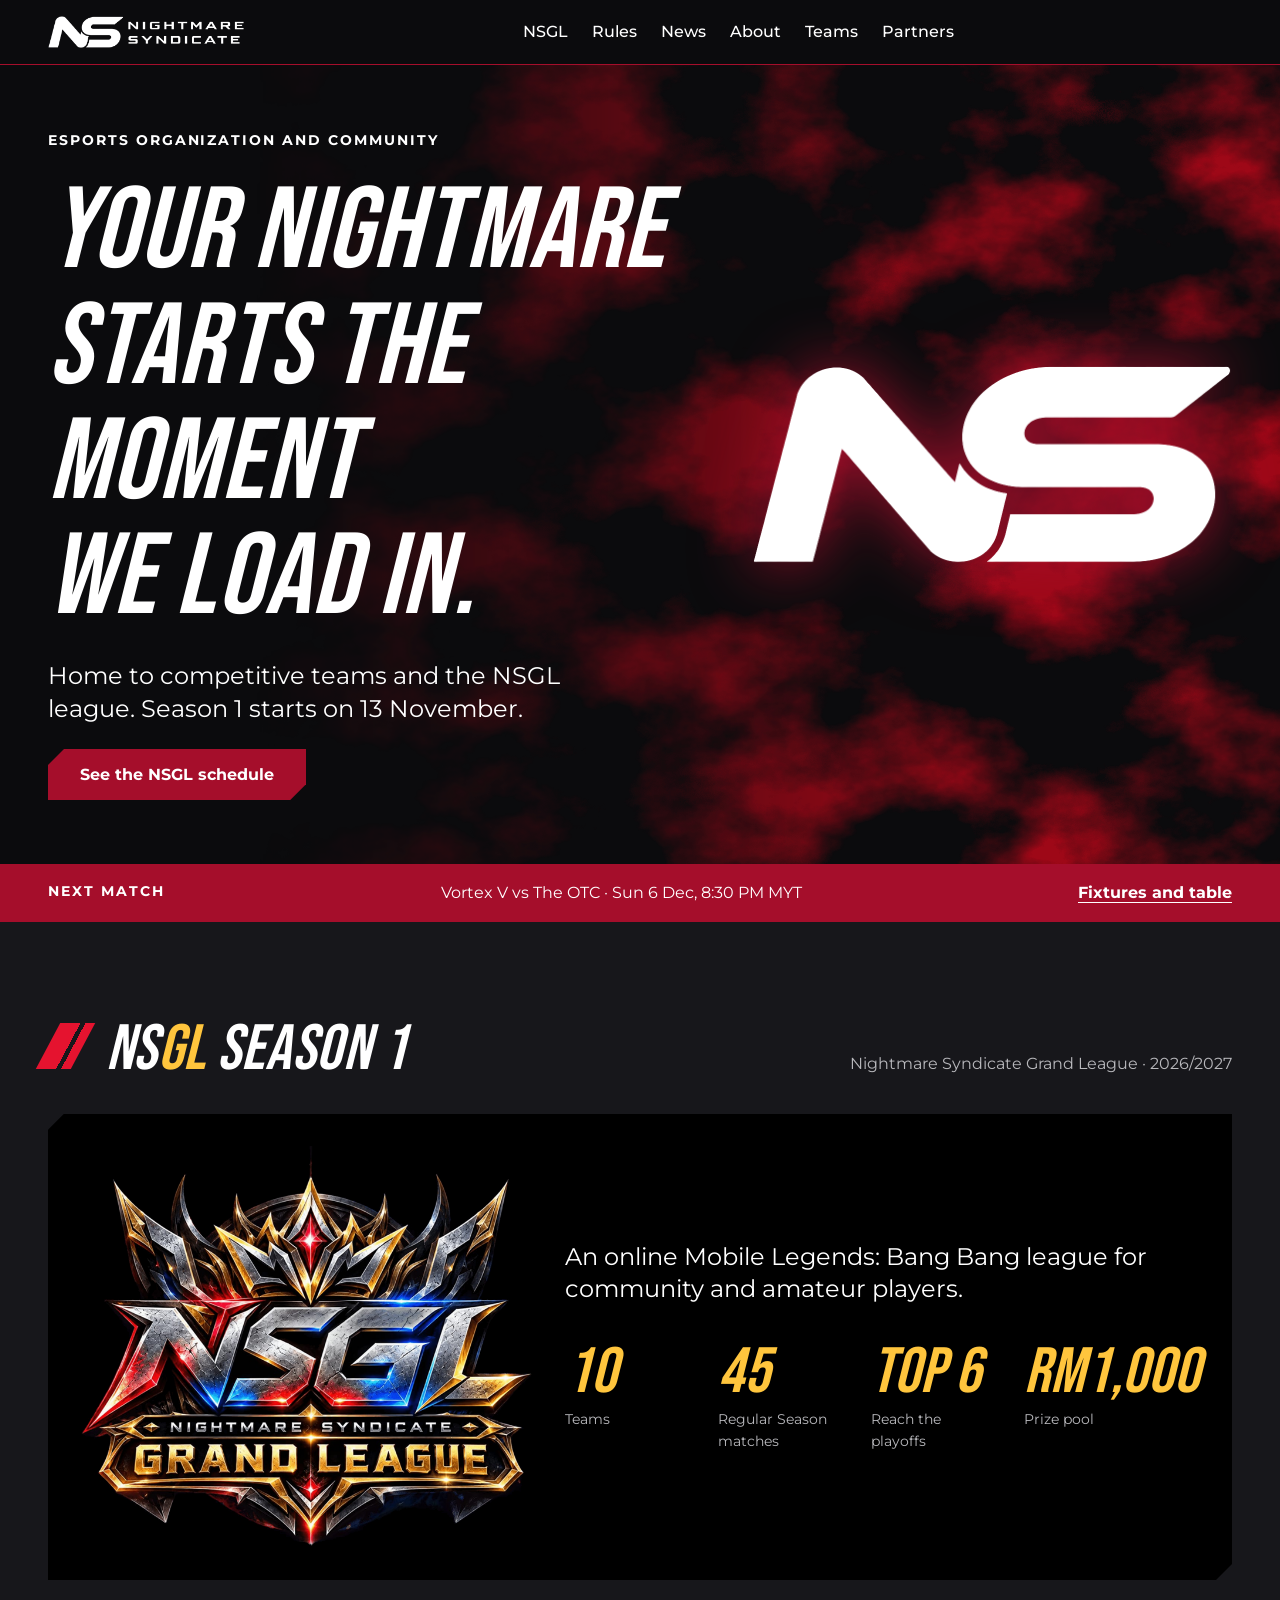
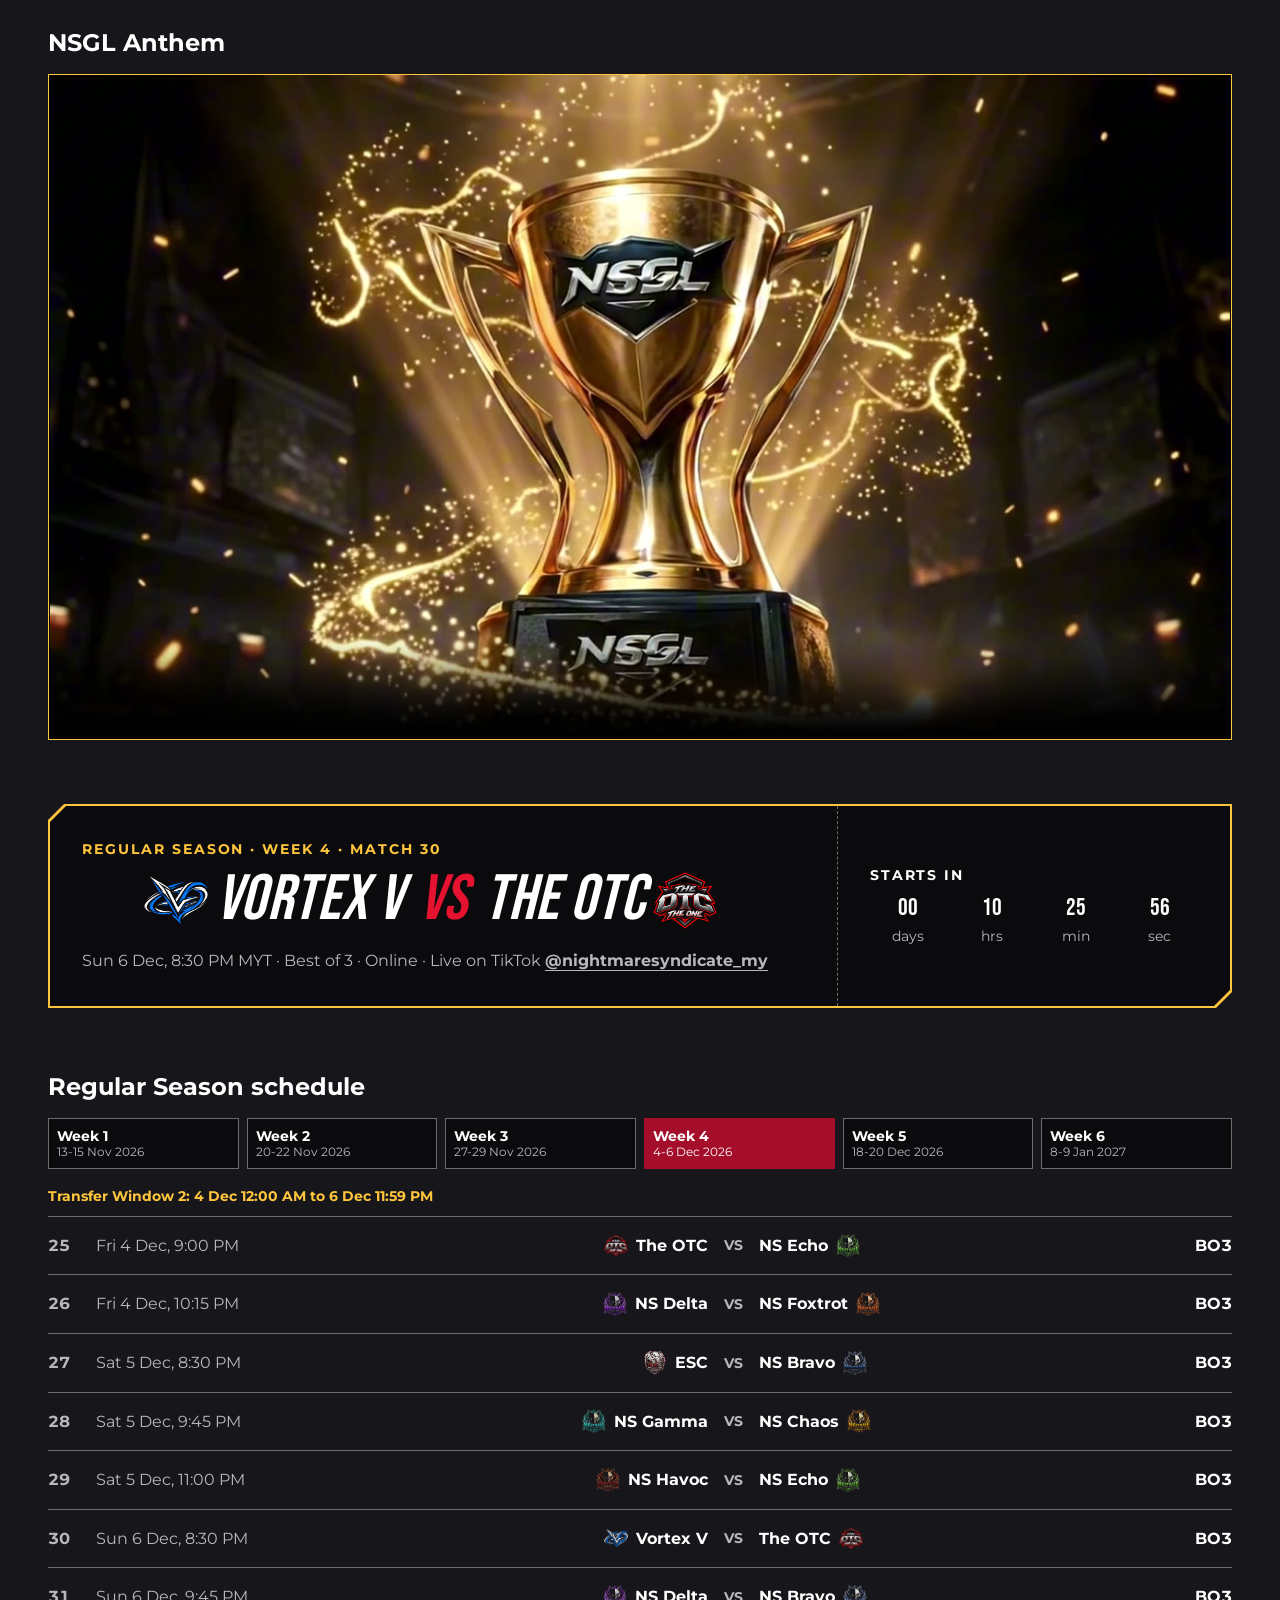
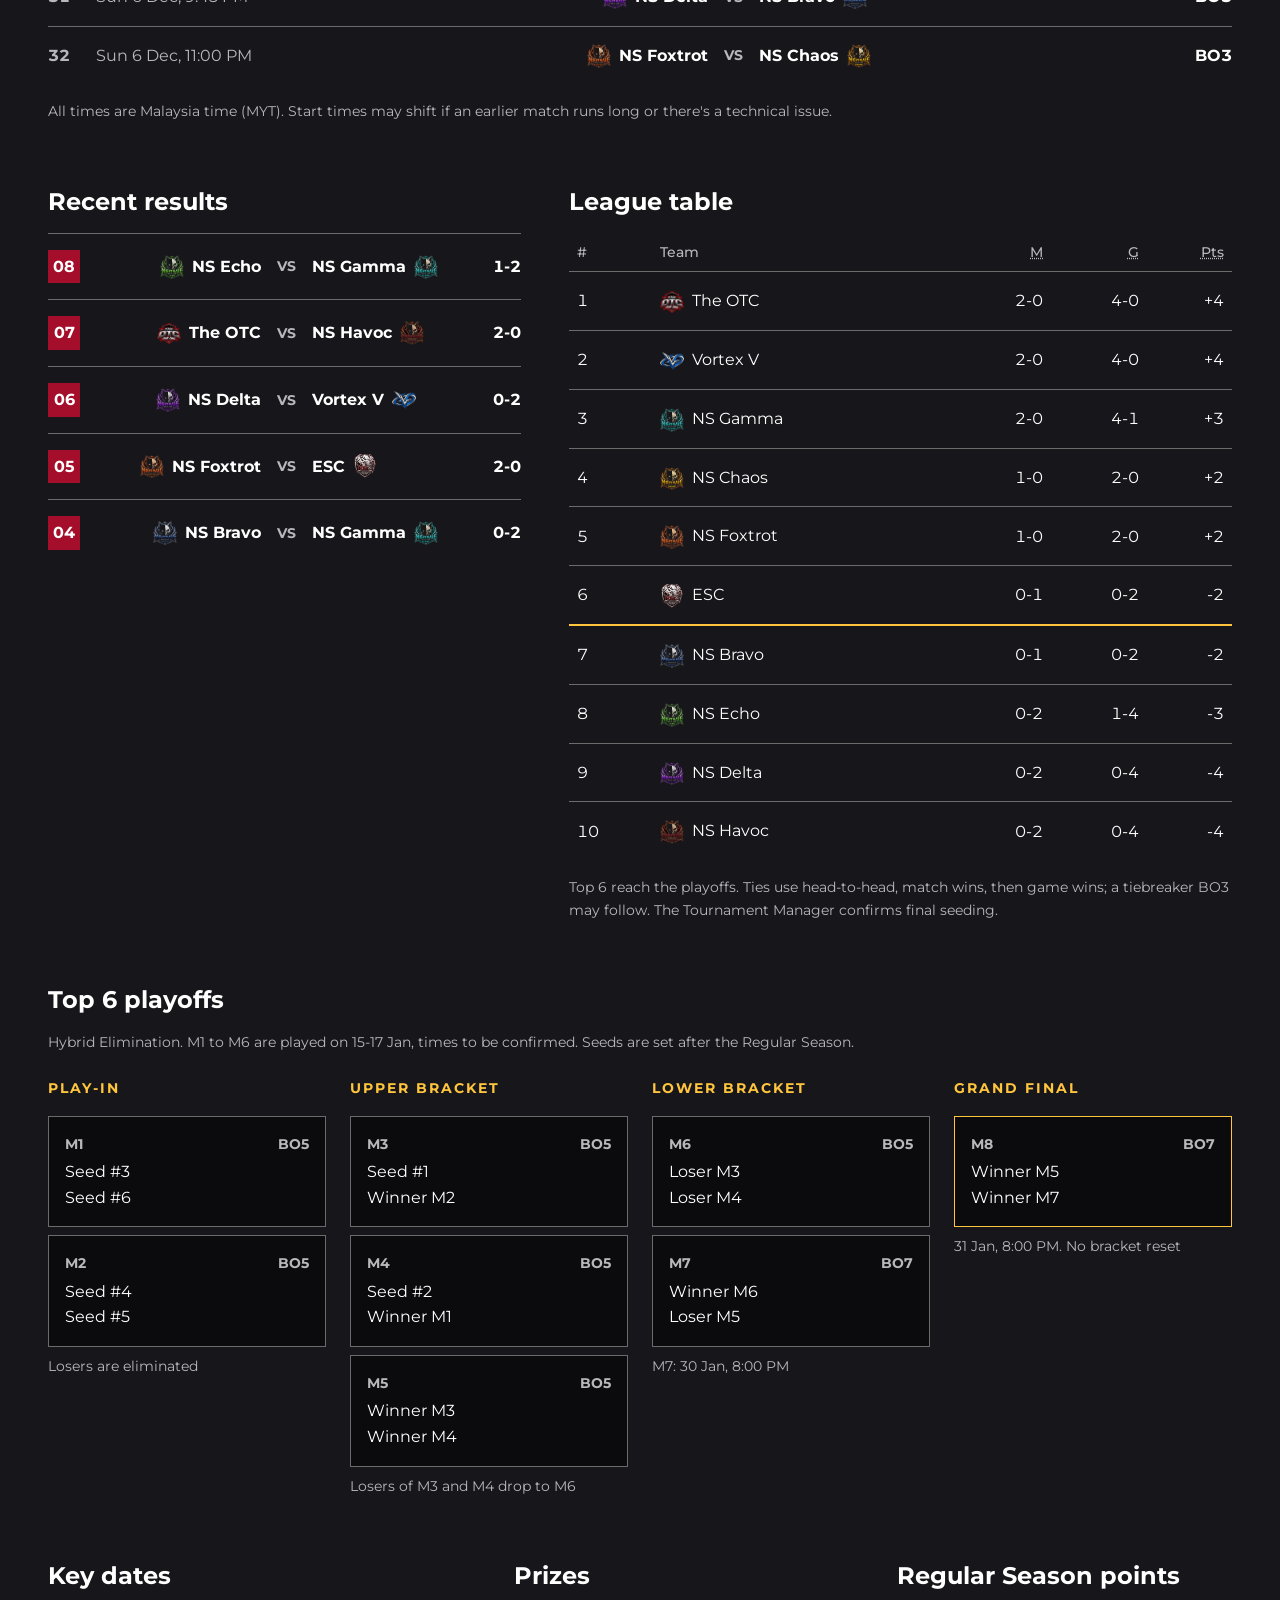
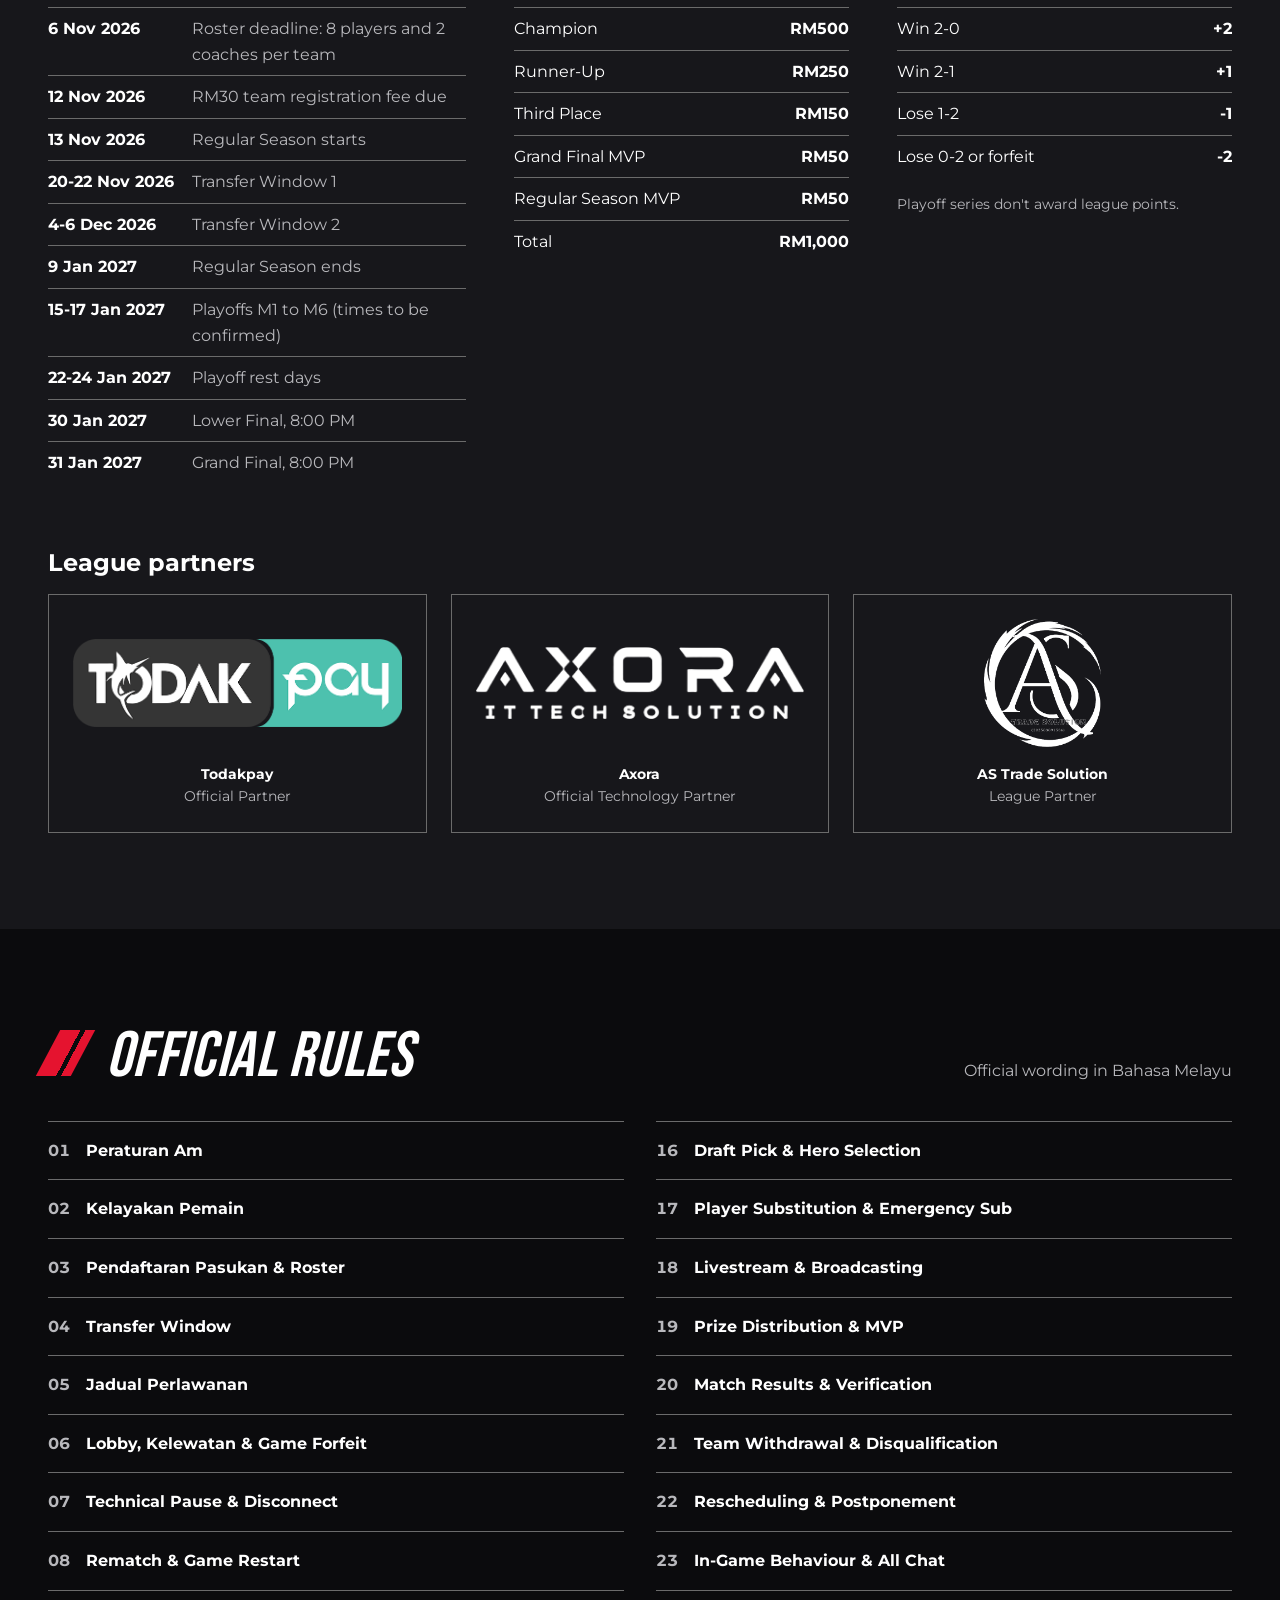
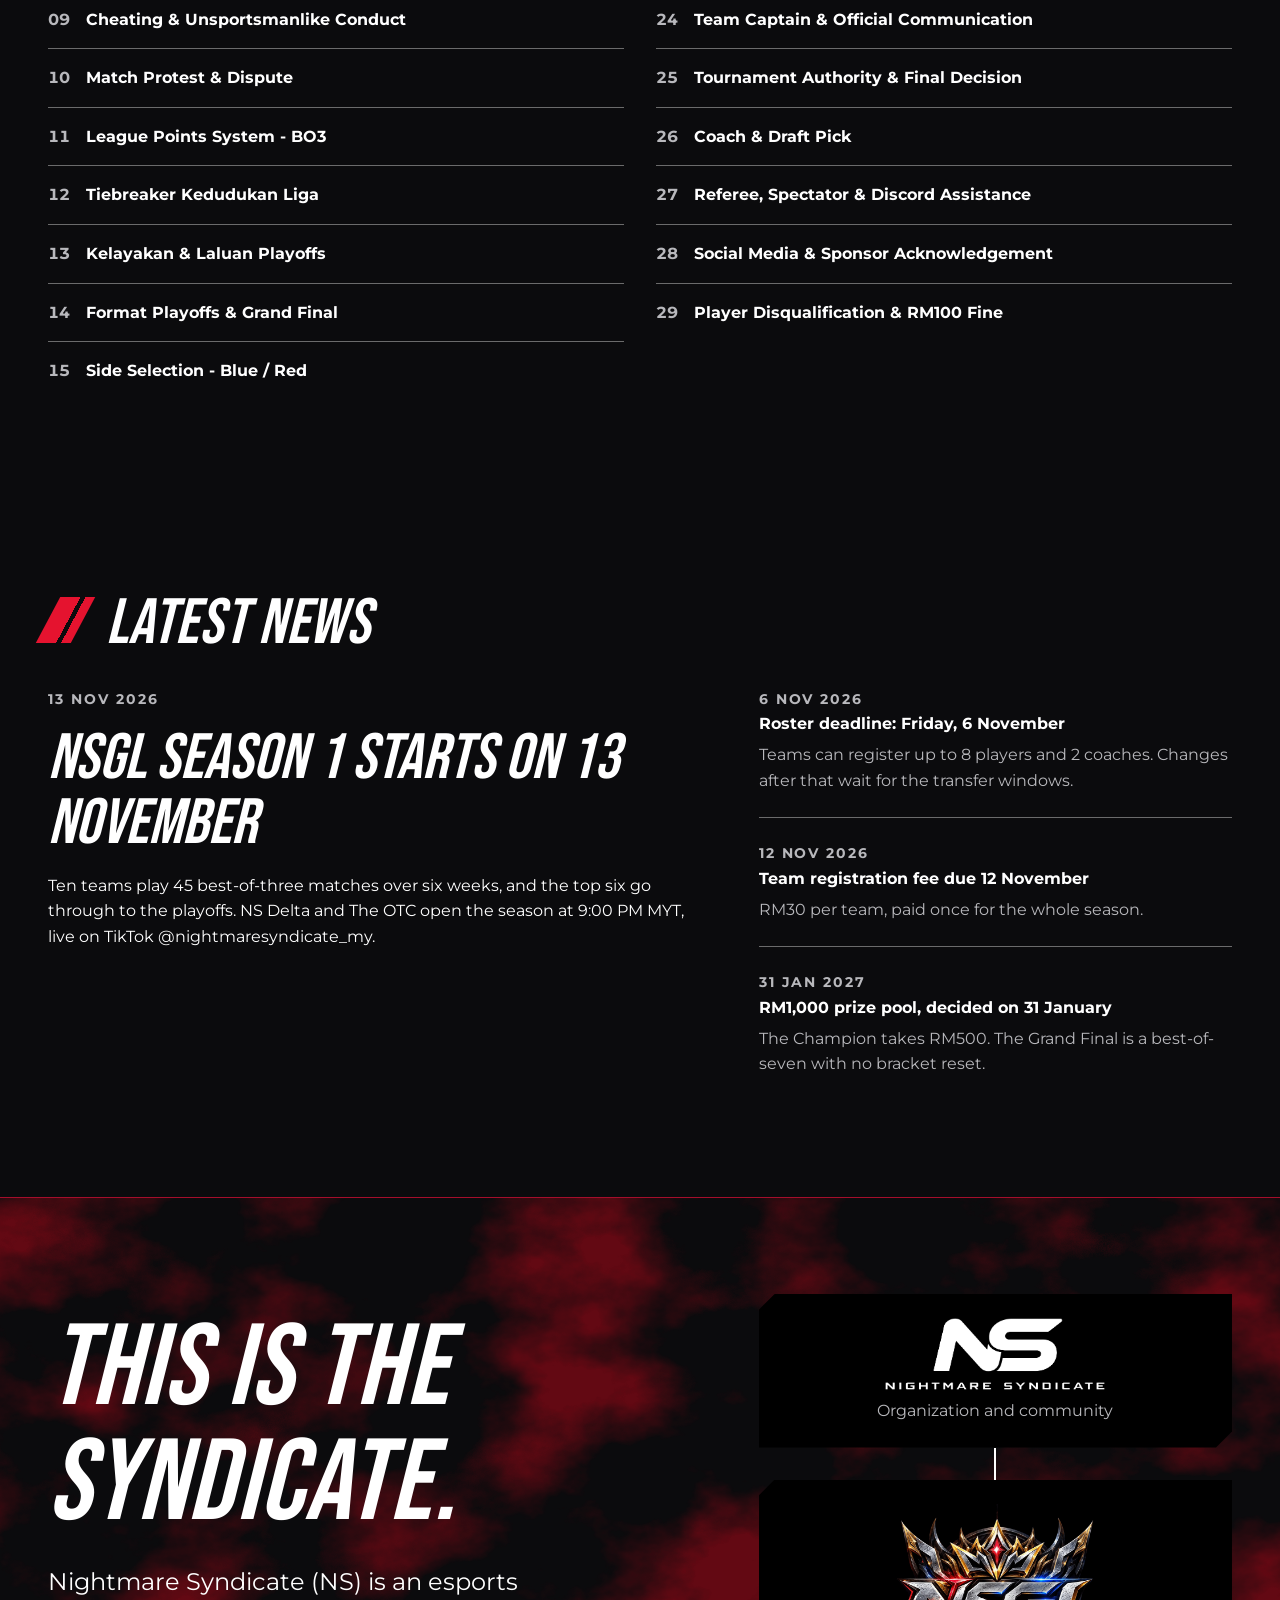
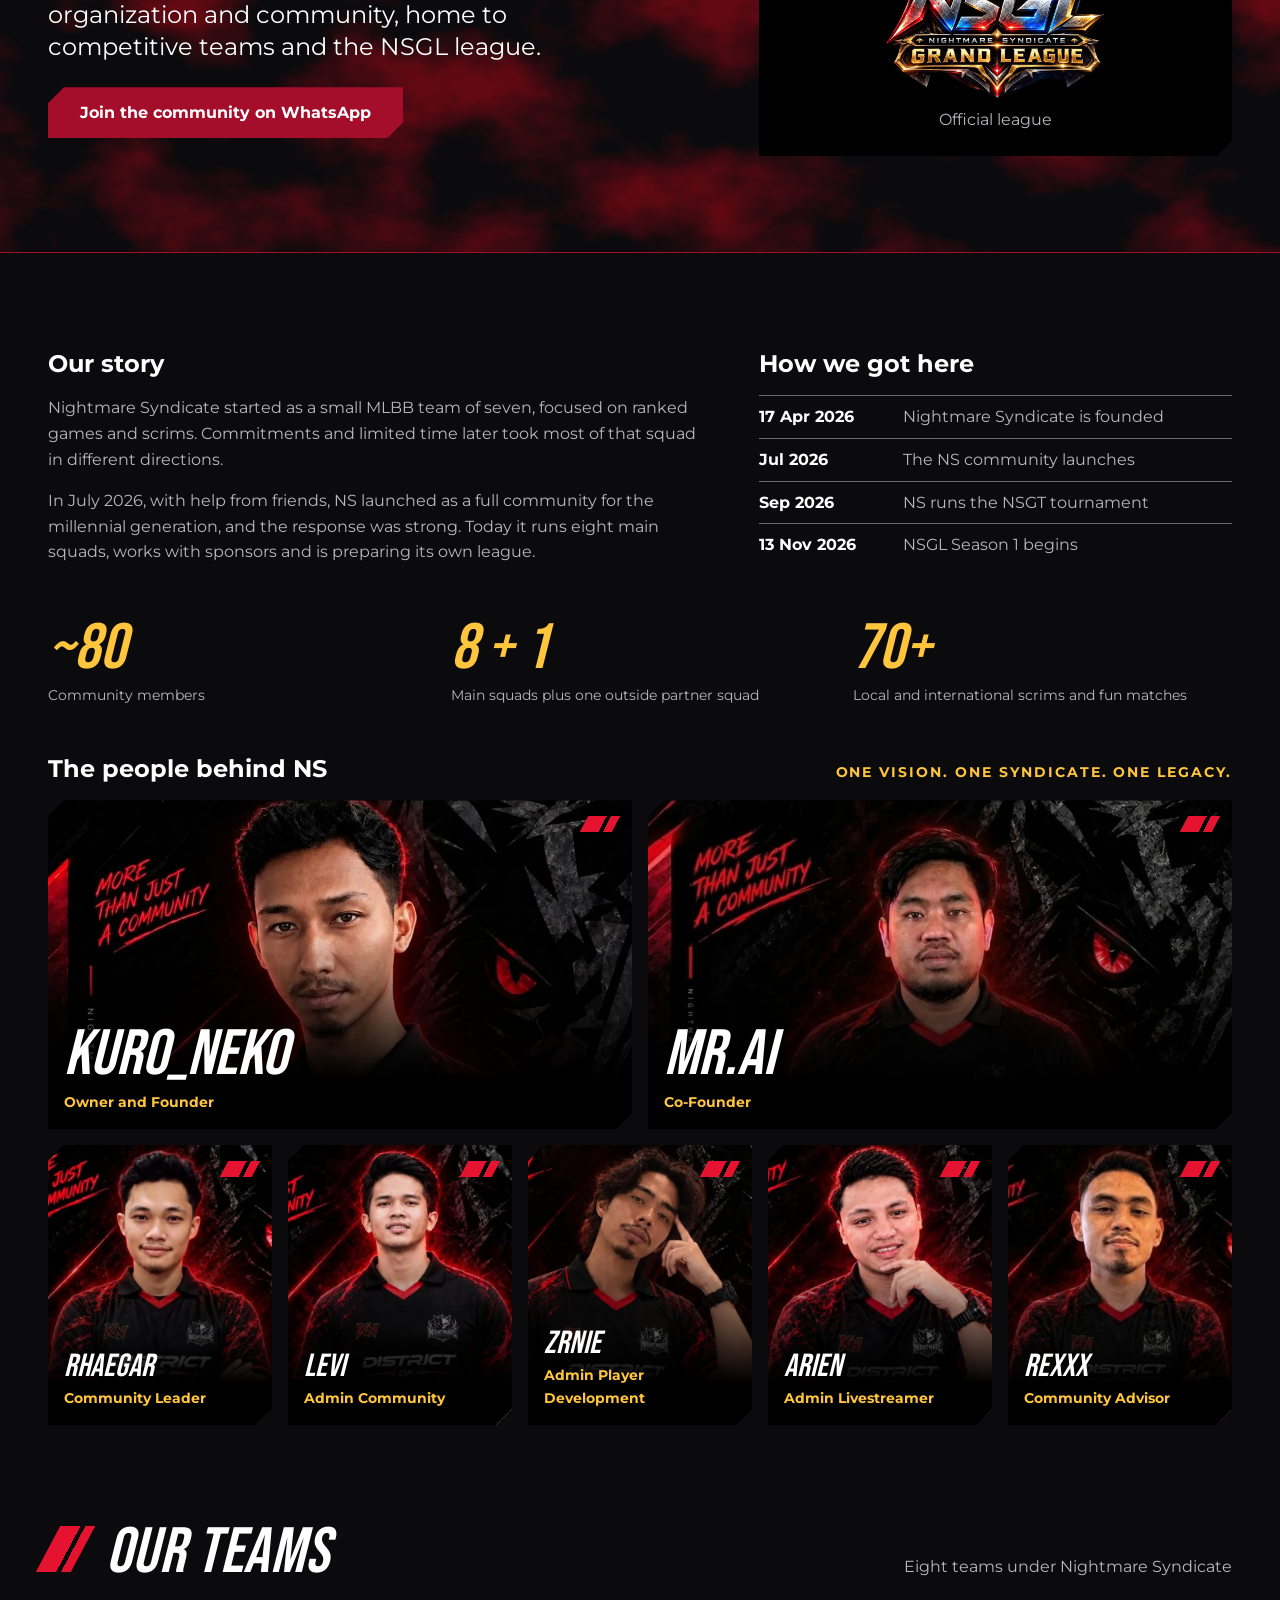
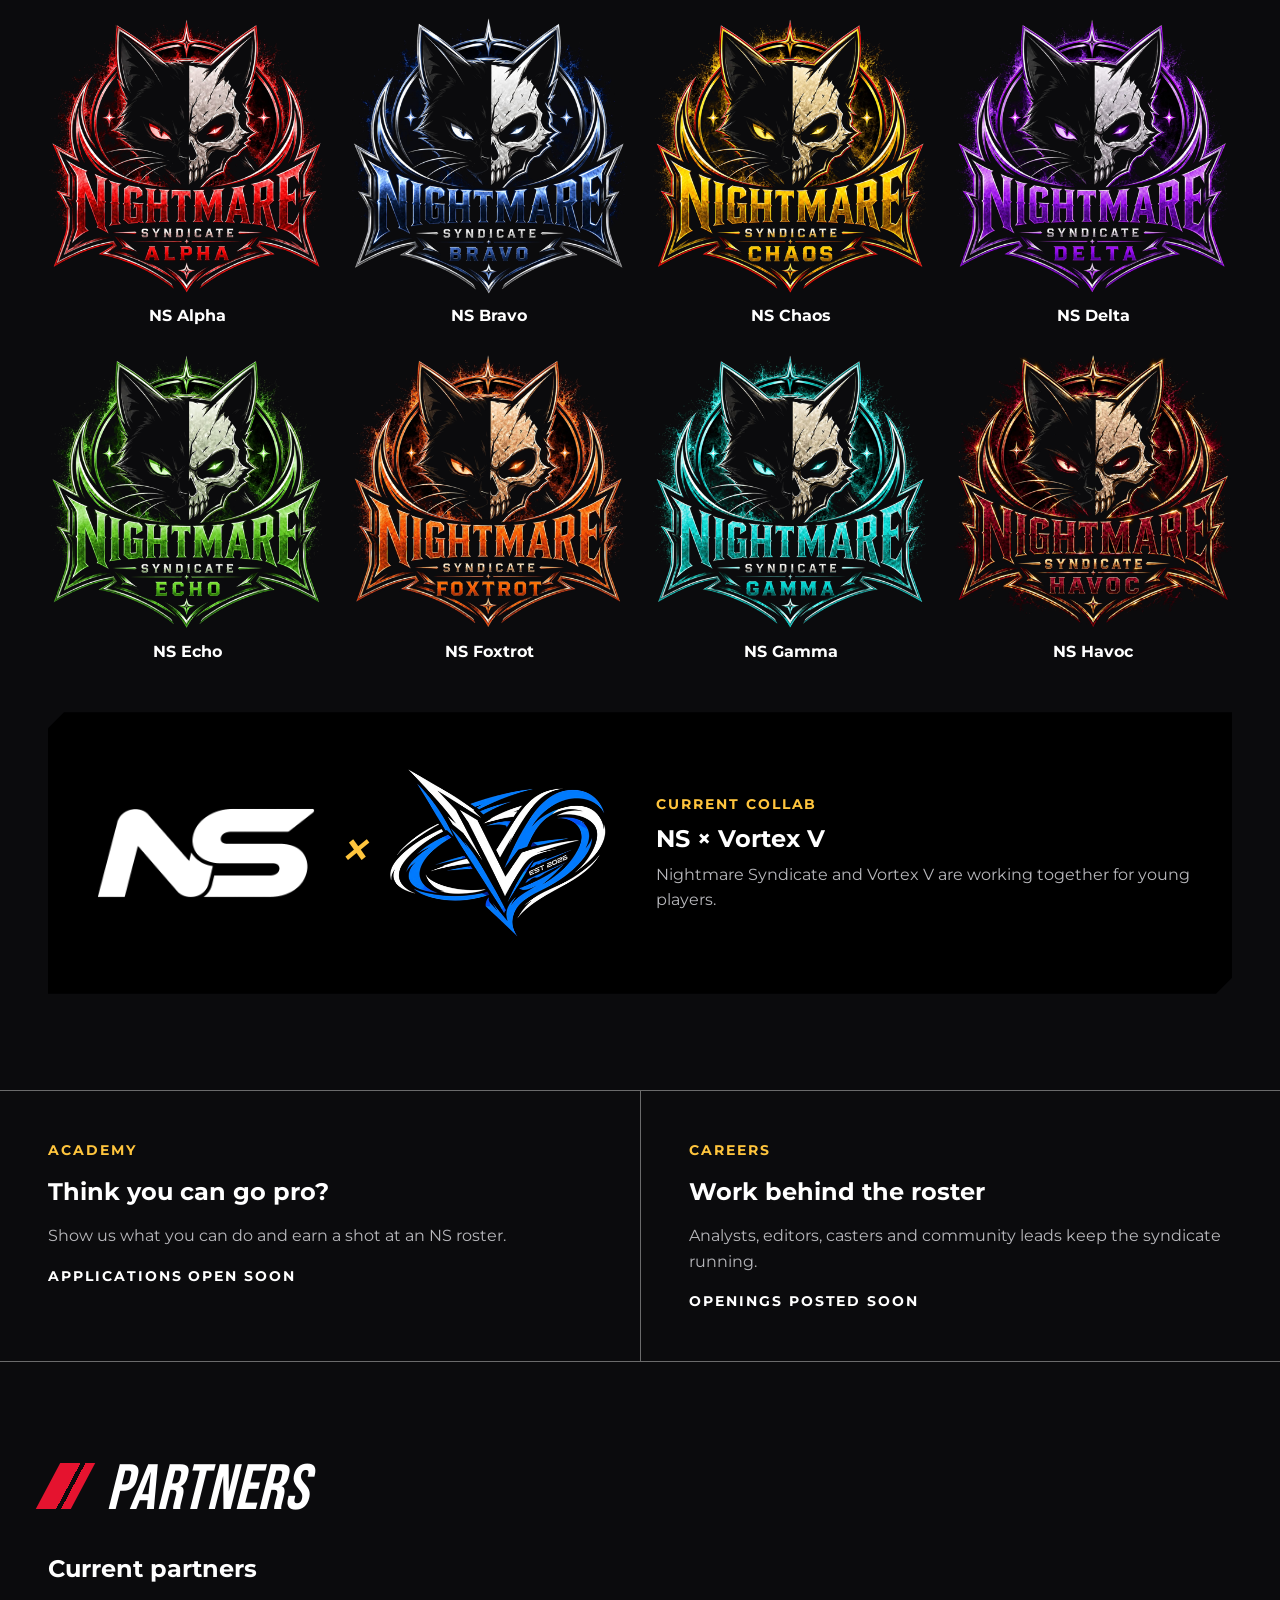
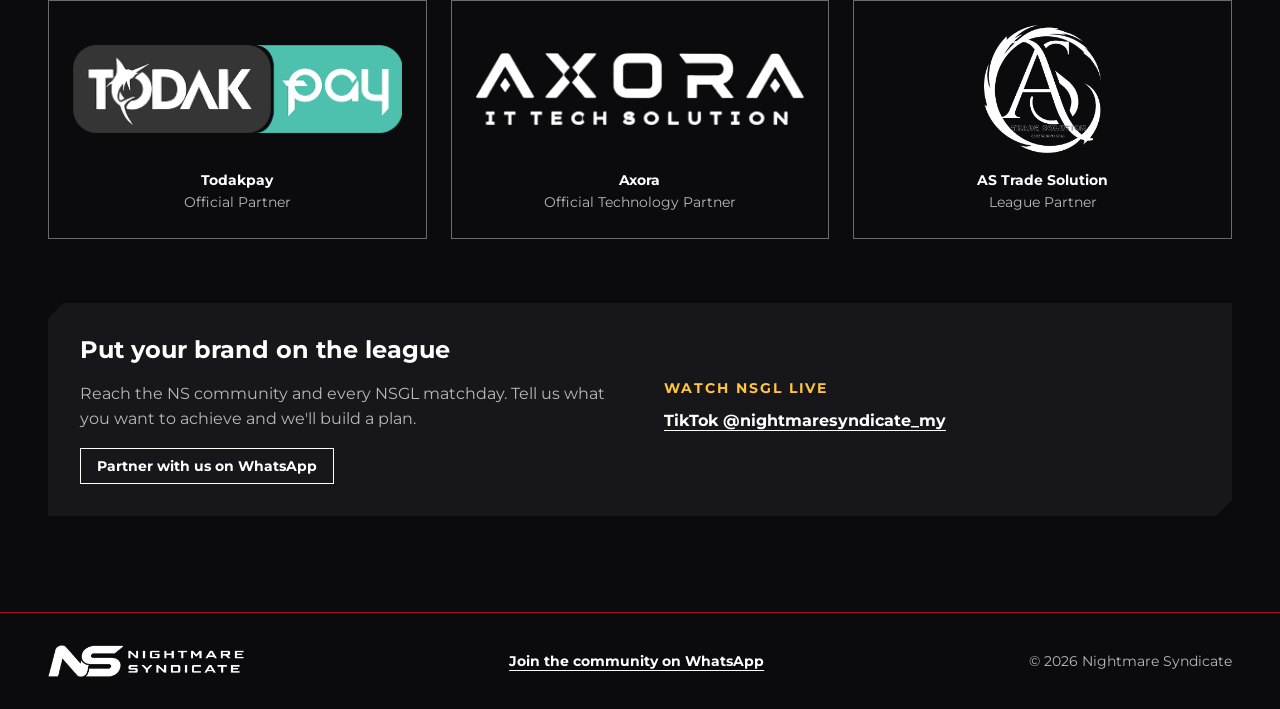
==== index.html @ 7e0cee1d "Initial commit: Nightmare Syndicate website Co-Authored-By: Claude Opus 5.5 <noreply@anthropic.com>" ====
<!doctype html>
<html lang="en">
<head>
<meta charset="utf-8">
<meta name="viewport" content="width=device-width, initial-scale=1">
<title>Nightmare Syndicate</title>
<meta name="description" content="Nightmare Syndicate (NS) is an esports organization and community, home to competitive teams and the NSGL league.">
<link rel="icon" type="image/png" href="assets/ns-mark.png">
<link rel="preconnect" href="https://fonts.googleapis.com">
<link rel="preconnect" href="https://fonts.gstatic.com" crossorigin>
<link href="https://fonts.googleapis.com/css2?family=Bebas+Neue&family=Montserrat:wght@400;500;700&display=swap" rel="stylesheet">
<style>
  /* Design tokens from the NS brand kit */
  :root {
    color-scheme: dark;
    --red: #A50E2B;        /* Primary (Red NS) */
    --white: #FFFFFF;      /* Secondary */
    --base: #0B0B0D;       /* Base (Black) */
    --grey: #6B6B6B;       /* Neutral: lines only, too dark for body text on black */
    --gold: #FFC53D;       /* Accent: NSGL league */
    --flame: #E5132F;      /* Bright red from the kit's slashes and smoke: graphics and large text only */
    --surface: #17171B;
    --soft: #B8B8BC;       /* Secondary text on black */

    /* Monument Extended is used first if you add the licensed font; Bebas Neue is the kit's alternative */
    --font-display: "Monument Extended", "Bebas Neue", Impact, sans-serif;
    --font-text: "Montserrat", "Poppins", Arial, sans-serif;

    --text-s: 0.875rem;
    --text-m: 1rem;
    --text-l: 1.5rem;
    --text-xl: clamp(2.5rem, 6vw, 4rem);
    --text-2xl: clamp(3.25rem, 9vw, 7.5rem);

    --space-1: 4px;
    --space-2: 8px;
    --space-3: 16px;
    --space-4: 24px;
    --space-5: 32px;
    --space-6: 48px;
    --space-7: 64px;
    --space-8: 96px;

    --line: 1px solid var(--grey);
    --page: 1280px;
    --gutter: clamp(16px, 4vw, 48px);
    --cut: 16px;
    --chamfer: polygon(var(--cut) 0, 100% 0, 100% calc(100% - var(--cut)), calc(100% - var(--cut)) 100%, 0 100%, 0 var(--cut));
    --fast: 180ms ease;
  }

  *, *::before, *::after { box-sizing: border-box; }
  html { scroll-behavior: smooth; }
  body {
    margin: 0;
    background: var(--base);
    color: var(--white);
    font: 400 var(--text-m)/1.6 var(--font-text);
  }
  img, svg { display: block; max-width: 100%; }
  a { color: inherit; }
  h1, h2, h3, p, ul, ol, dl, dd, figure { margin: 0; padding: 0; }
  ul, ol { list-style: none; }
  section { scroll-margin-top: var(--space-8); }

  h1, h2, .display {
    font-family: var(--font-display);
    font-weight: 400;
    font-style: italic;
    text-transform: uppercase;
    line-height: 1;
    letter-spacing: 0.01em;
  }
  h1 { font-size: var(--text-2xl); text-wrap: balance; }
  h2 { font-size: var(--text-xl); }
  h3 { font-size: var(--text-l); font-weight: 700; line-height: 1.25; }

  :focus-visible { outline: 3px solid var(--gold); outline-offset: 3px; }

  .wrap { max-width: var(--page); margin-inline: auto; padding-inline: var(--gutter); }
  .eyebrow { font-size: var(--text-s); font-weight: 700; letter-spacing: 0.14em; text-transform: uppercase; }
  .muted { color: var(--soft); }
  .gold { color: var(--gold); }

  /* Double slash from the kit's visual elements */
  .slash::before {
    content: ""; display: inline-block; width: 0.55em; height: 0.72em; margin-right: 0.35em;
    background: linear-gradient(90deg, var(--flame) 58%, transparent 58% 72%, var(--flame) 72%);
    transform: skewX(-28deg);
  }
  .section-head {
    display: flex; flex-wrap: wrap; align-items: baseline; justify-content: space-between;
    gap: var(--space-3); margin-bottom: var(--space-5);
  }

  /* Clip-path would cut off an outline, so these buttons turn gold on keyboard focus */
  .btn {
    display: inline-block; padding: var(--space-3) var(--space-5);
    background: var(--red); color: var(--white); border: 0; cursor: pointer;
    clip-path: var(--chamfer);
    font: 700 var(--text-m)/1.2 var(--font-text); text-decoration: none;
    transition: background var(--fast), color var(--fast);
  }
  .btn:hover { background: var(--flame); }
  .btn:focus-visible { outline: 0; background: var(--gold); color: var(--base); }
  .btn-quiet {
    display: inline-block; padding: var(--space-2) var(--space-3);
    background: transparent; color: var(--white); border: 1px solid var(--white); cursor: pointer;
    font: 700 var(--text-s)/1.3 var(--font-text); text-decoration: none;
    transition: background var(--fast), color var(--fast);
  }
  .btn-quiet:hover { background: var(--white); color: var(--base); }
  .text-link { font-weight: 700; text-underline-offset: var(--space-1); transition: color var(--fast); }
  .text-link:hover { color: var(--gold); }

  .smoke { position: absolute; inset: 0; width: 100%; height: 100%; pointer-events: none; }

  /* Header */
  body::before { content: ""; position: fixed; inset: 0 0 auto; height: env(safe-area-inset-top, 0px); z-index: 10; background: var(--base); }
  .site-header { position: sticky; top: env(safe-area-inset-top, 0px); z-index: 10; background: var(--base); border-bottom: 1px solid var(--red); }
  .bar { display: flex; align-items: center; justify-content: space-between; gap: var(--space-4); min-height: var(--space-7); }
  .logo img { height: var(--space-5); width: auto; }
  .nav ul { display: flex; gap: var(--space-4); }
  .nav a { font-weight: 500; text-decoration: none; padding-block: var(--space-1); border-bottom: 2px solid transparent; transition: border-color var(--fast); }
  .nav a:hover { border-color: var(--flame); }
  .bar-right { display: flex; align-items: center; gap: var(--space-3); }
  .bag { font-weight: 700; white-space: nowrap; }
  .menu-toggle { display: none; }

  /* Hero */
  .hero { position: relative; overflow: hidden; }
  .hero .smoke { -webkit-mask-image: linear-gradient(to left, #000 25%, transparent 80%); mask-image: linear-gradient(to left, #000 25%, transparent 80%); }
  .hero-grid { position: relative; display: grid; grid-template-columns: 7fr 5fr; align-items: center; gap: var(--space-5); padding-block: var(--space-7); }
  .hero-copy { display: flex; flex-direction: column; align-items: flex-start; gap: var(--space-4); }
  .hero-copy p.lead { font-size: var(--text-l); line-height: 1.35; max-width: 32ch; }
  .hero-mark { width: min(100%, 480px); margin-inline: auto; filter: drop-shadow(0 0 var(--space-5) var(--red)); }
  .next-strip { position: relative; background: var(--red); }
  .next-strip .wrap { display: flex; flex-wrap: wrap; justify-content: space-between; gap: var(--space-2) var(--space-4); padding-block: var(--space-3); }
  .next-strip .text-link:hover { color: var(--white); text-decoration-thickness: 2px; }

  /* Shop */
  .shop { padding-block: var(--space-8); }
  .shop-grid { display: grid; grid-template-columns: repeat(12, 1fr); gap: var(--space-5) var(--space-4); }
  .product { grid-column: span 3; display: flex; flex-direction: column; gap: var(--space-2); }
  .product:first-child { grid-column: span 6; grid-row: span 2; }
  .product-art { background: var(--surface); padding: var(--space-4); flex: 1; display: grid; place-items: center; clip-path: var(--chamfer); transition: background var(--fast); }
  .product:hover .product-art { background: var(--red); }
  .product-row { display: flex; justify-content: space-between; align-items: center; gap: var(--space-3); }
  .product h3 { font-size: var(--text-m); }
  .product:first-child h3 { font-size: var(--text-l); }
  .price { font-weight: 700; white-space: nowrap; }

  /* League */
  .league { background: var(--surface); padding-block: var(--space-8); }
  .nsgl { font-size: var(--text-xl); }
  .nsgl span { color: var(--gold); }
  .ticket-frame { background: var(--gold); padding: 2px; clip-path: var(--chamfer); margin-bottom: var(--space-7); }
  .ticket { display: grid; grid-template-columns: 2fr 1fr; background: var(--base); clip-path: var(--chamfer); }
  .ticket-main { padding: var(--space-5); }
  .versus { font-size: var(--text-xl); margin-block: var(--space-2) var(--space-3); }
  .vs-row { display: grid; grid-template-columns: 1fr auto 1fr; gap: var(--space-3); align-items: center; }
  .vs-team { display: flex; align-items: center; justify-content: flex-end; gap: var(--space-2); min-width: 0; text-align: right; }
  .vs-team b { font-weight: 700; min-width: 0; }
  .vs-away { justify-content: flex-start; text-align: left; }
  .vs-team .crest { margin-right: 0; flex: none; }
  .vs { font-size: var(--text-s); font-weight: 700; color: var(--soft); }
  .versus .vs-team b { font-weight: 400; }
  .versus .vs { font-size: inherit; font-weight: 400; color: var(--flame); }
  .versus .crest { width: var(--space-7); height: var(--space-7); }
  .ticket-side { padding: var(--space-5); border-left: 1px dashed var(--grey); display: flex; flex-direction: column; justify-content: center; gap: var(--space-2); }
  .count { display: grid; grid-template-columns: repeat(4, 1fr); gap: var(--space-2); text-align: center; }
  .count b { display: block; font: 400 var(--text-l)/1.2 var(--font-display); font-variant-numeric: tabular-nums; }
  .count small { font-size: var(--text-s); color: var(--soft); }
  .match-cols { display: grid; grid-template-columns: 5fr 7fr; gap: var(--space-6); }
  .match-cols h3 { margin-bottom: var(--space-3); }
  .result { display: grid; grid-template-columns: auto 1fr auto; gap: var(--space-3); align-items: center; padding-block: var(--space-3); border-top: var(--line); }
  .pill { display: inline-block; width: var(--space-5); text-align: center; font-weight: 700; padding-block: var(--space-1); background: var(--grey); }
  .pill.win { background: var(--red); }
  .score { font-weight: 700; font-variant-numeric: tabular-nums; }
  .table-scroll { overflow-x: auto; }
  table { width: 100%; border-collapse: collapse; font-variant-numeric: tabular-nums; }
  th { text-align: right; font-size: var(--text-s); color: var(--soft); font-weight: 500; padding: var(--space-2); }
  td { text-align: right; padding: var(--space-3) var(--space-2); border-top: var(--line); }
  th:nth-child(-n+2), td:nth-child(-n+2) { text-align: left; }
  tr.cut td { border-bottom: 2px solid var(--gold); }

  .small { font-size: var(--text-s); margin-top: var(--space-3); }
  .block { margin-bottom: var(--space-7); }
  .block > h3 { margin-bottom: var(--space-3); }
  .league-hero { display: grid; grid-template-columns: 5fr 7fr; gap: var(--space-5); align-items: center; padding: var(--space-5); background: #000; clip-path: var(--chamfer); margin-bottom: var(--space-6); }
  .league-hero > * { min-width: 0; }
  .anthem-video { display: block; width: 100%; max-width: 100%; aspect-ratio: 16 / 9; background: #000; border: 1px solid var(--gold); }
  .league-intro { font-size: var(--text-l); line-height: 1.35; max-width: 40ch; margin-bottom: var(--space-5); }
  .facts { display: grid; grid-template-columns: repeat(4, 1fr); gap: var(--space-4); }
  .facts dt { font: italic 400 var(--text-xl)/1.1 var(--font-display); color: var(--gold); }
  .facts dd { font-size: var(--text-s); color: var(--soft); }

  .week-tabs { display: grid; grid-template-columns: repeat(6, 1fr); gap: var(--space-2); margin-bottom: var(--space-3); }
  .week-tab {
    padding: var(--space-2); background: var(--base); color: var(--white); border: var(--line); cursor: pointer;
    font: 700 var(--text-s)/1.3 var(--font-text); text-align: left;
    transition: background var(--fast), border-color var(--fast);
  }
  .week-tab small { display: block; font-weight: 400; color: var(--soft); }
  .week-tab:hover { border-color: var(--white); }
  .week-tab[aria-pressed="true"] { background: var(--red); border-color: var(--red); }
  .week-tab[aria-pressed="true"] small { color: var(--white); }
  .week-note { font-size: var(--text-s); font-weight: 700; margin-bottom: var(--space-2); }
  .fixture { display: grid; grid-template-columns: var(--space-5) 11rem 1fr auto; gap: var(--space-3); align-items: center; padding-block: var(--space-3); border-top: var(--line); }
  .fixture-no { font-weight: 700; color: var(--soft); font-variant-numeric: tabular-nums; }
  .empty { padding-block: var(--space-3); border-top: var(--line); }

  .bracket { display: grid; grid-template-columns: repeat(4, 1fr); gap: var(--space-4); margin-top: var(--space-4); align-items: start; }
  .round h4 { margin: 0 0 var(--space-3); }
  .game { background: var(--base); border: var(--line); padding: var(--space-3); margin-bottom: var(--space-2); }
  .game-head { display: flex; justify-content: space-between; font-size: var(--text-s); font-weight: 700; color: var(--soft); margin-bottom: var(--space-1); }
  .round-final .game { border-color: var(--gold); }
  .round-note { font-size: var(--text-s); }

  .info-cols { display: grid; grid-template-columns: 5fr 4fr 4fr; gap: var(--space-6); margin-bottom: var(--space-7); }
  .info-cols h3 { margin-bottom: var(--space-3); }
  .info-list li { display: flex; justify-content: space-between; gap: var(--space-3); padding-block: var(--space-2); border-top: var(--line); }
  .info-list.stacked li { display: grid; grid-template-columns: 8rem 1fr; }
  .league-sponsors { margin-bottom: 0; }

  .sponsor-row { display: grid; grid-template-columns: repeat(3, 1fr); gap: var(--space-4); }
  .sponsor { display: flex; flex-direction: column; align-items: center; justify-content: space-between; gap: var(--space-3); padding: var(--space-4); border: var(--line); text-align: center; font-size: var(--text-s); }
  .sponsor img { height: calc(var(--space-8) + var(--space-5)); width: 100%; object-fit: contain; }

  .rules { padding-block: var(--space-8); }
  .rules-list { columns: 2; column-gap: var(--space-5); }
  .rule { break-inside: avoid; border-top: var(--line); }
  .rule summary { display: flex; gap: var(--space-3); padding-block: var(--space-3); cursor: pointer; font-weight: 700; transition: color var(--fast); }
  .rule summary:hover { color: var(--gold); }
  .rule-no { color: var(--soft); font-variant-numeric: tabular-nums; }
  .rule ul { padding: 0 0 var(--space-3) var(--space-6); list-style: disc; color: var(--soft); }
  .rule li { margin-bottom: var(--space-2); }

  /* News */
  .news { padding-block: var(--space-8); }
  .news-grid { display: grid; grid-template-columns: 7fr 5fr; gap: var(--space-6); }
  .lead-story h3 { font: italic 400 var(--text-xl)/1.02 var(--font-display); text-transform: uppercase; margin-block: var(--space-3); }
  .lead-story p { max-width: 58ch; }
  .news-list li { padding-block: var(--space-4); border-top: var(--line); }
  .news-list li:first-child { border-top: 0; padding-top: 0; }
  .news-list h3 { font-size: var(--text-m); margin-top: var(--space-1); }
  .news-list p:last-child { margin-top: var(--space-2); }

  /* About */
  .about { position: relative; overflow: hidden; background: var(--base); padding-block: var(--space-8); border-block: 1px solid var(--red); }
  .about .wrap { position: relative; display: grid; grid-template-columns: 7fr 5fr; gap: var(--space-6); align-items: center; }
  .about h2 { font-size: var(--text-2xl); }
  .about-copy { margin-top: var(--space-4); font-size: var(--text-l); line-height: 1.35; max-width: 34ch; }
  .structure { display: flex; flex-direction: column; align-items: center; }
  .about .smoke { opacity: 0.6; }
  .about-cta { margin-top: var(--space-4); }
  .structure-card { width: 100%; background: #000; padding: var(--space-4); clip-path: var(--chamfer); text-align: center; }
  .structure-card img { width: min(100%, 220px); margin: 0 auto var(--space-2); }
  .structure-card .nsgl { line-height: 1; margin-bottom: var(--space-2); }
  .structure-line { width: 2px; height: var(--space-5); background: var(--white); }

  .story { padding-block: var(--space-8) 0; }
  .story-grid { display: grid; grid-template-columns: 7fr 5fr; gap: var(--space-6); margin-bottom: var(--space-6); }
  .story-grid > * { min-width: 0; }
  .story-grid h3 { margin-bottom: var(--space-3); }
  .story-copy { max-width: 60ch; }
  .story-copy + .story-copy { margin-top: var(--space-3); }
  .facts.facts-3 { grid-template-columns: repeat(3, 1fr); margin-bottom: var(--space-6); }
  .people-head { display: flex; flex-wrap: wrap; align-items: baseline; justify-content: space-between; gap: var(--space-2) var(--space-4); margin-bottom: var(--space-3); }
  .people { display: grid; grid-template-columns: repeat(10, 1fr); gap: var(--space-3); }
  .person { position: relative; overflow: hidden; display: flex; flex-direction: column; justify-content: flex-end; gap: var(--space-1); aspect-ratio: 4 / 5; padding: var(--space-3); background: #000; clip-path: var(--chamfer); min-width: 0; grid-column: span 2; }
  .person-lead { aspect-ratio: 16 / 9; }
  .person-lead { grid-column: span 5; }
  .person .smoke { opacity: 0.75; }
  .person-mark { position: absolute; top: 12%; left: 50%; width: 70%; max-width: 280px; transform: translateX(-50%); opacity: 0.2; }
  .person-lead .person-mark { top: 16%; width: 40%; }
  .person-photo { position: absolute; inset: 0; width: 100%; height: 100%; object-fit: cover; object-position: top; }
  .person::after { content: ""; position: absolute; inset: 40% 0 0; background: linear-gradient(to bottom, transparent, #000 75%); }
  .person-slash { position: absolute; top: var(--space-3); right: var(--space-3); z-index: 1; width: var(--space-5); height: var(--space-3); background: linear-gradient(90deg, var(--flame) 58%, transparent 58% 72%, var(--flame) 72%); transform: skewX(-28deg); }
  .person-name, .person-role { position: relative; z-index: 1; }
  .person-name { font: italic 400 2rem/1 var(--font-display); text-transform: uppercase; overflow-wrap: anywhere; }
  .person-lead .person-name { font-size: var(--text-xl); }
  .person-role { font-size: var(--text-s); font-weight: 700; color: var(--gold); }
  .crest { display: inline-block; width: var(--space-4); height: var(--space-4); margin-right: var(--space-2); vertical-align: middle; object-fit: contain; }
  .teams { padding-block: var(--space-8); }
  .team-grid { display: grid; grid-template-columns: repeat(4, 1fr); gap: var(--space-4); }
  .team img { width: 100%; aspect-ratio: 1; object-fit: contain; transition: transform var(--fast); }
  .team:hover img { transform: scale(1.03); }
  .team-name { margin-top: var(--space-2); font-weight: 700; text-align: center; }
  .collab { display: grid; grid-template-columns: 1fr 1fr; gap: var(--space-5); align-items: center; margin-top: var(--space-6); padding: var(--space-5); background: #000; clip-path: var(--chamfer); }
  .collab-logos { display: flex; align-items: center; justify-content: center; gap: var(--space-4); min-width: 0; }
  .collab-ns { width: 40%; min-width: 0; }
  .collab-v { width: 40%; min-width: 0; aspect-ratio: 1; object-fit: contain; }
  .collab-x { font: italic 400 var(--text-xl)/1 var(--font-display); color: var(--gold); }
  .collab-copy { display: flex; flex-direction: column; gap: var(--space-2); min-width: 0; }

  .doors { display: grid; grid-template-columns: 1fr 1fr; border-block: var(--line); }
  .door { padding: var(--space-6) var(--gutter) var(--space-6) 0; display: flex; flex-direction: column; align-items: flex-start; gap: var(--space-3); }
  .door + .door { padding-left: var(--gutter); padding-right: 0; border-left: var(--line); }

  /* Partners */
  .partners { padding-block: var(--space-8); }
  .pitch { display: grid; grid-template-columns: 1fr 1fr; gap: var(--space-6); background: var(--surface); padding: var(--space-5); clip-path: var(--chamfer); align-items: center; }
  .pitch-copy { display: flex; flex-direction: column; align-items: flex-start; gap: var(--space-3); }
  .socials li { padding-block: var(--space-2); border-top: var(--line); font-weight: 700; }
  .socials li:first-child { border-top: 0; }

  .site-footer { border-top: 1px solid var(--red); padding-block: var(--space-5); }
  .site-footer .wrap { display: flex; flex-wrap: wrap; align-items: center; justify-content: space-between; gap: var(--space-3) var(--space-4); font-size: var(--text-s); }
  .site-footer img { height: var(--space-5); width: auto; }

  .toast {
    position: fixed; left: var(--space-3); right: var(--space-3); bottom: var(--space-3); z-index: 20;
    max-width: 480px; margin-inline: auto; padding: var(--space-3);
    background: var(--white); color: var(--base); font-weight: 500;
    opacity: 0; transform: translateY(var(--space-2)); pointer-events: none;
    transition: opacity var(--fast), transform var(--fast);
  }
  .toast.show { opacity: 1; transform: none; }

  @media (max-width: 960px) {
    .hero-grid, .news-grid, .match-cols, .pitch, .about .wrap, .league-hero { grid-template-columns: 1fr; }
    .league-hero img { width: min(100%, 420px); margin-inline: auto; }
    .hero-mark { width: min(70%, 360px); margin-inline: 0; }
    .product, .product:first-child { grid-column: span 6; grid-row: auto; }
    .product:first-child { grid-column: span 12; }
    .ticket { grid-template-columns: 1fr; }
    .ticket-side { border-left: 0; border-top: 1px dashed var(--grey); }
    .week-tabs { grid-template-columns: repeat(3, 1fr); }
    .bracket { grid-template-columns: 1fr 1fr; }
    .info-cols { grid-template-columns: 1fr 1fr; }
    .info-cols > :first-child { grid-column: 1 / -1; }
    .rules-list { columns: 1; }
  }
  @media (max-width: 880px) {
    .menu-toggle { display: inline-block; }
    .nav { display: none; position: absolute; left: 0; right: 0; top: 100%; background: var(--base); border-bottom: 1px solid var(--red); padding: var(--space-3) var(--gutter); }
    .nav.open { display: block; }
    .nav ul { flex-direction: column; gap: var(--space-2); }
  }
  @media (max-width: 720px) {
    .story { padding-block: var(--space-7) 0; }
    .story-grid { grid-template-columns: 1fr; }
    .people { grid-template-columns: 1fr 1fr; }
    .person { grid-column: span 1; }
    .person-lead, .person-wide { grid-column: span 2; }
    .person-wide { aspect-ratio: 1; }
    .person-wide .person-mark { top: 16%; width: 40%; }
    .team-grid, .collab { grid-template-columns: 1fr 1fr; }
    .collab { grid-template-columns: 1fr; }
    .teams { padding-block: var(--space-7); }
    .doors { grid-template-columns: 1fr; }
    .door, .door + .door { padding-inline: 0; border-left: 0; }
    .door + .door { border-top: var(--line); }
    .shop, .league, .rules, .news, .about, .partners { padding-block: var(--space-7); }
    .facts, .sponsor-row { grid-template-columns: 1fr 1fr; }
    .fixture { grid-template-columns: var(--space-5) 1fr auto; gap: var(--space-2) var(--space-3); }
    .fixture-teams { grid-column: 1 / -1; grid-row: 2; }
    .fixture .score { grid-column: 3; grid-row: 1; }
    .vs-row { gap: var(--space-2); }
    .vs-team { font-size: var(--text-s); }
    .versus .vs-team { font-size: inherit; flex-direction: column; justify-content: flex-start; text-align: center; }
    .versus .vs-away { flex-direction: column-reverse; justify-content: flex-end; }
  }
  @media (max-width: 480px) {
    .logo img { height: var(--space-4); }
    .product, .product:first-child { grid-column: span 12; }
    .bracket, .info-cols, .sponsor-row { grid-template-columns: 1fr; }
    .week-tabs { grid-template-columns: 1fr 1fr; }
  }
  @media (prefers-reduced-motion: reduce) {
    html { scroll-behavior: auto; }
    *, *::before, *::after { transition: none !important; }
  }
</style>
</head>
<body>

<!-- Red smoke, drawn in code so no image file is needed -->
<svg width="0" height="0" style="position:absolute" aria-hidden="true">
  <filter id="red-smoke" x="0" y="0" width="100%" height="100%" color-interpolation-filters="sRGB">
    <feTurbulence type="fractalNoise" baseFrequency="0.006 0.009" numOctaves="6" seed="4"/>
    <feColorMatrix values="0 0 0 0 0.62  0 0 0 0 0.03  0 0 0 0 0.09  3 0 0 0 -1.3"/>
  </filter>
</svg>

<header class="site-header">
  <div class="wrap bar">
    <a class="logo" href="#top"><img src="assets/ns-horizontal.png" alt="Nightmare Syndicate home"></a>
    <nav class="nav" id="nav" aria-label="Main">
      <ul>
        <li><a href="#nsgl">NSGL</a></li>
        <li><a href="#rules">Rules</a></li>
        <li><a href="#news">News</a></li>
        <li><a href="#about">About</a></li>
        <li><a href="#teams">Teams</a></li>
        <li><a href="#partners">Partners</a></li>
      </ul>
    </nav>
    <div class="bar-right">
      <!-- Shop is closed for now. To reopen: remove hidden here and on #shop, and add the Shop link back to the nav. -->
      <span class="bag" hidden>Bag (<span id="bag-count">0</span>)</span>
      <button class="btn-quiet menu-toggle" id="menu-toggle" aria-expanded="false" aria-controls="nav">Menu</button>
    </div>
  </div>
</header>

<main id="top">
  <section class="hero" aria-labelledby="hero-title">
    <svg class="smoke" aria-hidden="true"><rect width="100%" height="100%" filter="url(#red-smoke)"/></svg>
    <div class="wrap hero-grid">
      <div class="hero-copy">
        <p class="eyebrow">Esports organization and community</p>
        <h1 id="hero-title">Your nightmare starts the moment we load in.</h1>
        <p class="lead">Home to competitive teams and the NSGL league. Season 1 starts on 13 November.</p>
        <a class="btn" href="#nsgl">See the NSGL schedule</a>
      </div>
      <img class="hero-mark" src="assets/ns-mark.png" alt="">
    </div>
    <div class="next-strip">
      <div class="wrap">
        <span class="eyebrow">Next match</span>
        <span id="strip-text"></span>
        <a class="text-link" href="#nsgl">Fixtures and table</a>
      </div>
    </div>
  </section>

  <section class="league" id="nsgl" aria-labelledby="league-title">
    <div class="wrap">
      <div class="section-head">
        <h2 id="league-title" class="slash">NS<span class="gold">GL</span> Season 1</h2>
        <p class="muted">Nightmare Syndicate Grand League · 2026/2027</p>
      </div>
      <div class="league-hero">
        <img src="assets/nsgl-logo.png" alt="NSGL, Nightmare Syndicate Grand League">
        <div>
          <p class="league-intro">An online Mobile Legends: Bang Bang league for community and amateur players.</p>
          <dl class="facts">
            <div><dt>10</dt><dd>Teams</dd></div>
            <div><dt>45</dt><dd>Regular Season matches</dd></div>
            <div><dt>Top 6</dt><dd>Reach the playoffs</dd></div>
            <div><dt>RM1,000</dt><dd>Prize pool</dd></div>
          </dl>
        </div>
      </div>

      <div class="block anthem">
        <h3>NSGL Anthem</h3>
        <video class="anthem-video" controls playsinline preload="none" poster="assets/video/nsgl-anthem-poster.jpg">
          <source src="assets/video/nsgl-anthem.mp4" type="video/mp4">
          Your browser can't play this video.
        </video>
      </div>

      <div class="ticket-frame"><div class="ticket" id="ticket"></div></div>

      <div class="block">
        <h3>Regular Season schedule</h3>
        <div class="week-tabs" id="week-tabs"></div>
        <p class="week-note gold" id="week-note" hidden></p>
        <ol class="fixtures" id="fixtures"></ol>
        <p class="muted small">All times are Malaysia time (MYT). Start times may shift if an earlier match runs long or there's a technical issue.</p>
      </div>

      <div class="match-cols block">
        <div>
          <h3>Recent results</h3>
          <ol id="results"></ol>
        </div>
        <div>
          <h3>League table</h3>
          <div class="table-scroll" tabindex="0" role="region" aria-label="League table">
            <table>
              <thead><tr><th>#</th><th>Team</th><th><abbr title="Matches won and lost">M</abbr></th><th><abbr title="Games won and lost">G</abbr></th><th><abbr title="Points">Pts</abbr></th></tr></thead>
              <tbody id="standings"></tbody>
            </table>
          </div>
          <p class="muted small" id="table-note"></p>
        </div>
      </div>

      <div class="block">
        <h3>Top 6 playoffs</h3>
        <p class="muted small">Hybrid Elimination. M1 to M6 are played on 15-17 Jan, times to be confirmed. Seeds are set after the Regular Season.</p>
        <div class="bracket" id="bracket"></div>
      </div>

      <div class="info-cols">
        <div>
          <h3>Key dates</h3>
          <ul class="info-list stacked" id="key-dates"></ul>
        </div>
        <div>
          <h3>Prizes</h3>
          <ul class="info-list" id="prizes"></ul>
        </div>
        <div>
          <h3>Regular Season points</h3>
          <ul class="info-list" id="points"></ul>
          <p class="muted small">Playoff series don't award league points.</p>
        </div>
      </div>

      <div class="block league-sponsors">
        <h3>League partners</h3>
        <ul class="sponsor-row"></ul>
      </div>
    </div>
  </section>

  <section class="rules" id="rules" aria-labelledby="rules-title">
    <div class="wrap">
      <div class="section-head">
        <h2 id="rules-title" class="slash">Official rules</h2>
        <p class="muted">Official wording in Bahasa Melayu</p>
      </div>
      <div class="rules-list" id="rules-list"></div>
    </div>
  </section>

  <section class="shop" id="shop" aria-labelledby="shop-title" hidden>
    <div class="wrap">
      <div class="section-head">
        <h2 id="shop-title" class="slash">Official kit</h2>
      </div>
      <ul class="shop-grid" id="products"></ul>
    </div>
  </section>

  <section class="news" id="news" aria-labelledby="news-title">
    <div class="wrap">
      <div class="section-head"><h2 id="news-title" class="slash">Latest news</h2></div>
      <div class="news-grid">
        <article class="lead-story" id="lead-story"></article>
        <ul class="news-list" id="news-list"></ul>
      </div>
    </div>
  </section>

  <section class="about" id="about" aria-labelledby="about-title">
    <svg class="smoke" aria-hidden="true"><rect width="100%" height="100%" filter="url(#red-smoke)"/></svg>
    <div class="wrap">
      <div>
        <h2 id="about-title">This is the syndicate.</h2>
        <p class="about-copy">Nightmare Syndicate (NS) is an esports organization and community, home to competitive teams and the NSGL league.</p>
        <a class="btn about-cta" href="https://wa.me/60176349402?text=Hi%20min%2C%20saya%20nak%20join%20community" target="_blank" rel="noopener">Join the community on WhatsApp</a>
      </div>
      <div class="structure">
        <div class="structure-card">
          <img src="assets/ns-stacked.png" alt="Nightmare Syndicate">
          <p class="muted">Organization and community</p>
        </div>
        <div class="structure-line"></div>
        <div class="structure-card">
          <img src="assets/nsgl-logo.png" alt="NSGL, Nightmare Syndicate Grand League">
          <p class="muted">Official league</p>
        </div>
      </div>
    </div>
  </section>

  <section class="story" aria-labelledby="story-title">
    <div class="wrap">
      <div class="story-grid">
        <div>
          <h3 id="story-title">Our story</h3>
          <p class="muted story-copy">Nightmare Syndicate started as a small MLBB team of seven, focused on ranked games and scrims. Commitments and limited time later took most of that squad in different directions.</p>
          <p class="muted story-copy">In July 2026, with help from friends, NS launched as a full community for the millennial generation, and the response was strong. Today it runs eight main squads, works with sponsors and is preparing its own league.</p>
        </div>
        <div>
          <h3>How we got here</h3>
          <ol class="info-list stacked">
            <li><b>17 Apr 2026</b><span class="muted">Nightmare Syndicate is founded</span></li>
            <li><b>Jul 2026</b><span class="muted">The NS community launches</span></li>
            <li><b>Sep 2026</b><span class="muted">NS runs the NSGT tournament</span></li>
            <li><b>13 Nov 2026</b><span class="muted">NSGL Season 1 begins</span></li>
          </ol>
        </div>
      </div>

      <dl class="facts facts-3">
        <div><dt>~80</dt><dd>Community members</dd></div>
        <div><dt>8 + 1</dt><dd>Main squads plus one outside partner squad</dd></div>
        <div><dt>70+</dt><dd>Local and international scrims and fun matches</dd></div>
      </dl>

      <div class="people-head">
        <h3>The people behind NS</h3>
        <p class="eyebrow gold">One vision. One syndicate. One legacy.</p>
      </div>
      <ul class="people" id="people"></ul>
    </div>
  </section>

  <section class="teams" id="teams" aria-labelledby="teams-title">
    <div class="wrap">
      <div class="section-head">
        <h2 id="teams-title" class="slash">Our teams</h2>
        <p class="muted">Eight teams under Nightmare Syndicate</p>
      </div>
      <ul class="team-grid" id="team-grid"></ul>

      <div class="collab">
        <div class="collab-logos">
          <img class="collab-ns" src="assets/ns-mark.png" alt="Nightmare Syndicate">
          <span class="collab-x" aria-hidden="true">×</span>
          <img class="collab-v" src="assets/teams/vortex-v.png" alt="Vortex V" loading="lazy">
        </div>
        <div class="collab-copy">
          <p class="eyebrow gold">Current collab</p>
          <h3>NS × Vortex V</h3>
          <p class="muted">Nightmare Syndicate and Vortex V are working together for young players.</p>
        </div>
      </div>
    </div>
  </section>

  <div class="wrap doors">
    <div class="door">
      <p class="eyebrow gold">Academy</p>
      <h3>Think you can go pro?</h3>
      <p class="muted">Show us what you can do and earn a shot at an NS roster.</p>
      <p class="eyebrow">Applications open soon</p>
    </div>
    <div class="door">
      <p class="eyebrow gold">Careers</p>
      <h3>Work behind the roster</h3>
      <p class="muted">Analysts, editors, casters and community leads keep the syndicate running.</p>
      <p class="eyebrow">Openings posted soon</p>
    </div>
  </div>

  <section class="partners" id="partners" aria-labelledby="partners-title">
    <div class="wrap">
      <div class="section-head"><h2 id="partners-title" class="slash">Partners</h2></div>
      <div class="block">
        <h3>Current partners</h3>
        <ul class="sponsor-row"></ul>
      </div>
      <div class="pitch">
        <div class="pitch-copy">
          <h3>Put your brand on the league</h3>
          <p class="muted">Reach the NS community and every NSGL matchday. Tell us what you want to achieve and we'll build a plan.</p>
          <a class="btn-quiet" href="https://wa.me/60176349402?text=Hi%20min%2C%20saya%20berminat%20nak%20jadi%20partner%20NS" target="_blank" rel="noopener">Partner with us on WhatsApp</a>
        </div>
        <div>
          <p class="eyebrow gold">Watch NSGL live</p>
          <ul class="socials">
            <li><a class="text-link" href="https://www.tiktok.com/@nightmaresyndicate_my">TikTok @nightmaresyndicate_my</a></li>
          </ul>
        </div>
      </div>
    </div>
  </section>
</main>

<footer class="site-footer">
  <div class="wrap">
    <img src="assets/ns-horizontal.png" alt="Nightmare Syndicate">
    <a class="text-link" href="https://wa.me/60176349402?text=Hi%20min%2C%20saya%20nak%20join%20community" target="_blank" rel="noopener">Join the community on WhatsApp</a>
    <span class="muted">© 2026 Nightmare Syndicate</span>
  </div>
</footer>

<div class="toast" id="toast" role="status"></div>

<script>
  /* ---------- Shop and news content. League data is in league.js. Products are sample data. ---------- */
  const SITE = {
    products: [
      { name: "NS Home Jersey", price: 149, base: "#A50E2B", trim: "#0B0B0D", num: "01", label: "#FFFFFF" },
      { name: "NS Away Jersey", price: 149, base: "#FFFFFF", trim: "#A50E2B", num: "01", label: "#0B0B0D" },
      { name: "NS Black Edition Jersey", price: 169, base: "#0B0B0D", trim: "#E5132F", num: "13", label: "#FFFFFF" },
      { name: "NSGL Gold Edition Jersey", price: 169, base: "#0B0B0D", trim: "#FFC53D", num: "GL", label: "#FFC53D" },
      { name: "NS Training Top", price: 89, base: "#6B6B6B", trim: "#0B0B0D", num: "NS", label: "#FFFFFF" }
    ],
    news: [
      { date: "13 Nov 2026", title: "NSGL Season 1 starts on 13 November", text: "Ten teams play 45 best-of-three matches over six weeks, and the top six go through to the playoffs. NS Delta and The OTC open the season at 9:00 PM MYT, live on TikTok @nightmaresyndicate_my." },
      { date: "6 Nov 2026", title: "Roster deadline: Friday, 6 November", text: "Teams can register up to 8 players and 2 coaches. Changes after that wait for the transfer windows." },
      { date: "12 Nov 2026", title: "Team registration fee due 12 November", text: "RM30 per team, paid once for the whole season." },
      { date: "31 Jan 2027", title: "RM1,000 prize pool, decided on 31 January", text: "The Champion takes RM500. The Grand Final is a best-of-seven with no bracket reset." }
    ]
  };

  /* ---------- Rendering ---------- */
  const $ = id => document.getElementById(id);
  const esc = s => String(s).replace(/[&<>"]/g, c => ({ "&": "&amp;", "<": "&lt;", ">": "&gt;", '"': "&quot;" }[c]));

  function jersey(p, id) {
    const shape = "M84 28 40 48 14 96l32 18 14-22v126h120V92l14 22 32-18-26-48-44-20q-36 24-72 0z";
    return `<svg viewBox="0 0 240 240" role="img" aria-label="${esc(p.name)}">
      <clipPath id="clip-${id}"><path d="${shape}"/></clipPath>
      <g clip-path="url(#clip-${id})">
        <rect width="240" height="240" fill="${p.base}"/>
        <path d="M0 200 240 66v22L0 222zM0 228 240 94v9L0 237z" fill="${p.trim}"/>
        <path d="M0 30h60L40 130 0 110zM240 30h-60l20 100 40-20z" fill="${p.trim}"/>
      </g>
      <path d="${shape}" fill="none" stroke="#6B6B6B" stroke-width="1.5"/>
      <path d="M84 28q36 24 72 0" fill="none" stroke="${p.trim}" stroke-width="6"/>
      <text x="120" y="172" text-anchor="middle" font-family="Bebas Neue, Impact, sans-serif" font-size="62" font-style="italic" fill="${p.label}" stroke="${p.base}" stroke-width="5" paint-order="stroke">${esc(p.num)}</text>
    </svg>`;
  }

  $("products").innerHTML = SITE.products.map((p, i) => `
    <li class="product">
      <div class="product-art">${jersey(p, i)}</div>
      <h3>${esc(p.name)}</h3>
      <div class="product-row">
        <span class="price">RM${p.price.toFixed(2)}</span>
        <button class="btn-quiet" data-add="${esc(p.name)}">Add to bag</button>
      </div>
    </li>`).join("");

  const [lead, ...rest] = SITE.news;
  $("lead-story").innerHTML = `
    <p class="eyebrow muted">${esc(lead.date)}</p>
    <h3>${esc(lead.title)}</h3>
    <p>${esc(lead.text)}</p>`;
  $("news-list").innerHTML = rest.map(n => `
    <li>
      <p class="eyebrow muted">${esc(n.date)}</p>
      <h3>${esc(n.title)}</h3>
      <p class="muted">${esc(n.text)}</p>
    </li>`).join("");

  /* ---------- Interactions ---------- */
  let bag = 0, toastTimer;
  document.addEventListener("click", e => {
    const name = e.target.dataset && e.target.dataset.add;
    if (!name) return;
    $("bag-count").textContent = ++bag;
    const toast = $("toast");
    toast.textContent = `${name} added. Checkout isn't connected in this preview.`;
    toast.classList.add("show");
    clearTimeout(toastTimer);
    toastTimer = setTimeout(() => toast.classList.remove("show"), 3000);
  });

  const toggle = $("menu-toggle"), nav = $("nav");
  toggle.addEventListener("click", () => {
    const open = nav.classList.toggle("open");
    toggle.setAttribute("aria-expanded", open);
  });
  nav.addEventListener("click", e => {
    if (e.target.tagName === "A") { nav.classList.remove("open"); toggle.setAttribute("aria-expanded", "false"); }
  });
</script>
<script src="league.js"></script>
</body>
</html>
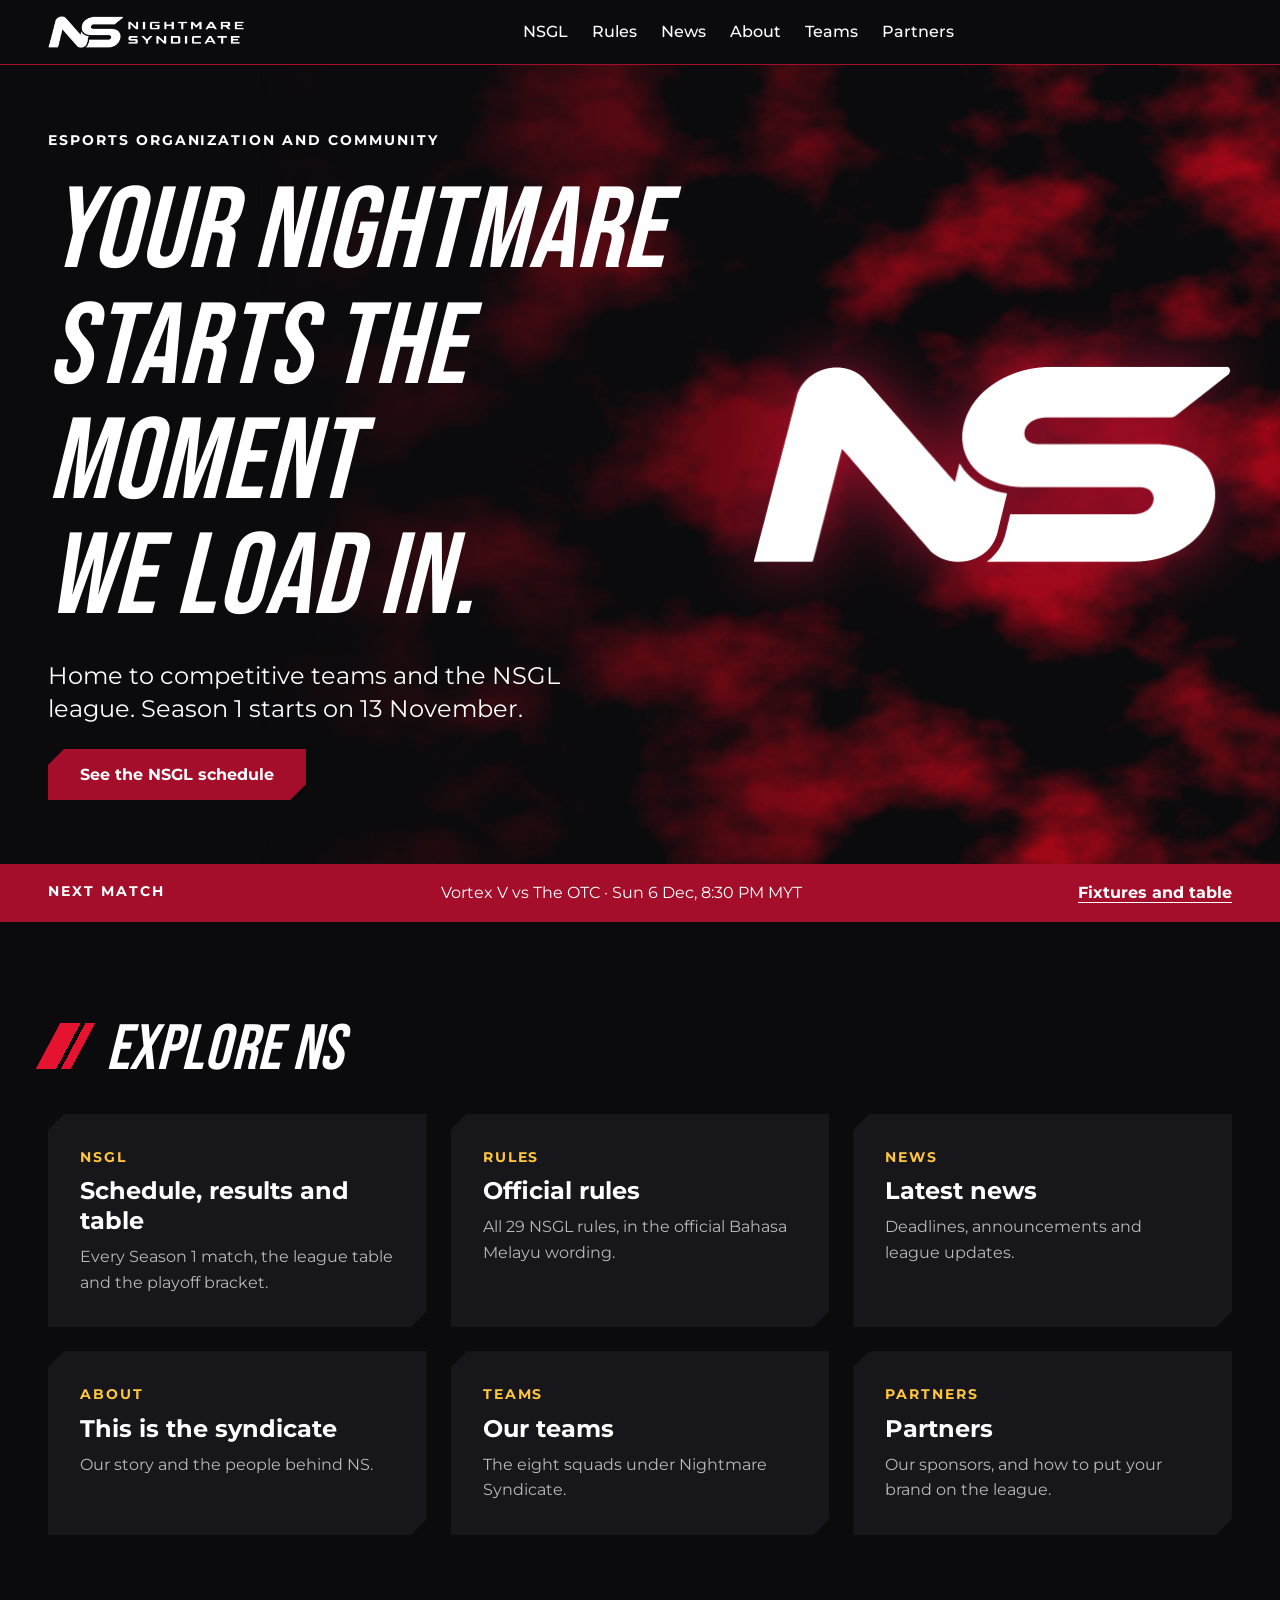
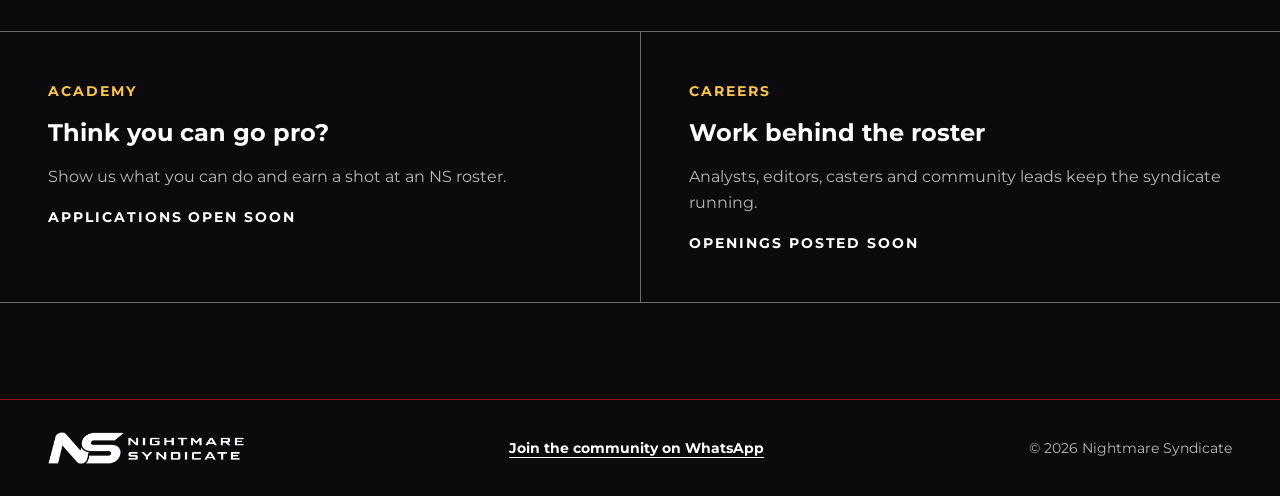
==== commit aced1fd9: "Split the one-page site into separate pages Home, NSGL, Rules, News, About, Teams and Partners each " ====
--- a/index.html
+++ b/index.html
@@ -9,370 +9,7 @@
 <link rel="preconnect" href="https://fonts.googleapis.com">
 <link rel="preconnect" href="https://fonts.gstatic.com" crossorigin>
 <link href="https://fonts.googleapis.com/css2?family=Bebas+Neue&family=Montserrat:wght@400;500;700&display=swap" rel="stylesheet">
-<style>
-  /* Design tokens from the NS brand kit */
-  :root {
-    color-scheme: dark;
-    --red: #A50E2B;        /* Primary (Red NS) */
-    --white: #FFFFFF;      /* Secondary */
-    --base: #0B0B0D;       /* Base (Black) */
-    --grey: #6B6B6B;       /* Neutral: lines only, too dark for body text on black */
-    --gold: #FFC53D;       /* Accent: NSGL league */
-    --flame: #E5132F;      /* Bright red from the kit's slashes and smoke: graphics and large text only */
-    --surface: #17171B;
-    --soft: #B8B8BC;       /* Secondary text on black */
-
-    /* Monument Extended is used first if you add the licensed font; Bebas Neue is the kit's alternative */
-    --font-display: "Monument Extended", "Bebas Neue", Impact, sans-serif;
-    --font-text: "Montserrat", "Poppins", Arial, sans-serif;
-
-    --text-s: 0.875rem;
-    --text-m: 1rem;
-    --text-l: 1.5rem;
-    --text-xl: clamp(2.5rem, 6vw, 4rem);
-    --text-2xl: clamp(3.25rem, 9vw, 7.5rem);
-
-    --space-1: 4px;
-    --space-2: 8px;
-    --space-3: 16px;
-    --space-4: 24px;
-    --space-5: 32px;
-    --space-6: 48px;
-    --space-7: 64px;
-    --space-8: 96px;
-
-    --line: 1px solid var(--grey);
-    --page: 1280px;
-    --gutter: clamp(16px, 4vw, 48px);
-    --cut: 16px;
-    --chamfer: polygon(var(--cut) 0, 100% 0, 100% calc(100% - var(--cut)), calc(100% - var(--cut)) 100%, 0 100%, 0 var(--cut));
-    --fast: 180ms ease;
-  }
-
-  *, *::before, *::after { box-sizing: border-box; }
-  html { scroll-behavior: smooth; }
-  body {
-    margin: 0;
-    background: var(--base);
-    color: var(--white);
-    font: 400 var(--text-m)/1.6 var(--font-text);
-  }
-  img, svg { display: block; max-width: 100%; }
-  a { color: inherit; }
-  h1, h2, h3, p, ul, ol, dl, dd, figure { margin: 0; padding: 0; }
-  ul, ol { list-style: none; }
-  section { scroll-margin-top: var(--space-8); }
-
-  h1, h2, .display {
-    font-family: var(--font-display);
-    font-weight: 400;
-    font-style: italic;
-    text-transform: uppercase;
-    line-height: 1;
-    letter-spacing: 0.01em;
-  }
-  h1 { font-size: var(--text-2xl); text-wrap: balance; }
-  h2 { font-size: var(--text-xl); }
-  h3 { font-size: var(--text-l); font-weight: 700; line-height: 1.25; }
-
-  :focus-visible { outline: 3px solid var(--gold); outline-offset: 3px; }
-
-  .wrap { max-width: var(--page); margin-inline: auto; padding-inline: var(--gutter); }
-  .eyebrow { font-size: var(--text-s); font-weight: 700; letter-spacing: 0.14em; text-transform: uppercase; }
-  .muted { color: var(--soft); }
-  .gold { color: var(--gold); }
-
-  /* Double slash from the kit's visual elements */
-  .slash::before {
-    content: ""; display: inline-block; width: 0.55em; height: 0.72em; margin-right: 0.35em;
-    background: linear-gradient(90deg, var(--flame) 58%, transparent 58% 72%, var(--flame) 72%);
-    transform: skewX(-28deg);
-  }
-  .section-head {
-    display: flex; flex-wrap: wrap; align-items: baseline; justify-content: space-between;
-    gap: var(--space-3); margin-bottom: var(--space-5);
-  }
-
-  /* Clip-path would cut off an outline, so these buttons turn gold on keyboard focus */
-  .btn {
-    display: inline-block; padding: var(--space-3) var(--space-5);
-    background: var(--red); color: var(--white); border: 0; cursor: pointer;
-    clip-path: var(--chamfer);
-    font: 700 var(--text-m)/1.2 var(--font-text); text-decoration: none;
-    transition: background var(--fast), color var(--fast);
-  }
-  .btn:hover { background: var(--flame); }
-  .btn:focus-visible { outline: 0; background: var(--gold); color: var(--base); }
-  .btn-quiet {
-    display: inline-block; padding: var(--space-2) var(--space-3);
-    background: transparent; color: var(--white); border: 1px solid var(--white); cursor: pointer;
-    font: 700 var(--text-s)/1.3 var(--font-text); text-decoration: none;
-    transition: background var(--fast), color var(--fast);
-  }
-  .btn-quiet:hover { background: var(--white); color: var(--base); }
-  .text-link { font-weight: 700; text-underline-offset: var(--space-1); transition: color var(--fast); }
-  .text-link:hover { color: var(--gold); }
-
-  .smoke { position: absolute; inset: 0; width: 100%; height: 100%; pointer-events: none; }
-
-  /* Header */
-  body::before { content: ""; position: fixed; inset: 0 0 auto; height: env(safe-area-inset-top, 0px); z-index: 10; background: var(--base); }
-  .site-header { position: sticky; top: env(safe-area-inset-top, 0px); z-index: 10; background: var(--base); border-bottom: 1px solid var(--red); }
-  .bar { display: flex; align-items: center; justify-content: space-between; gap: var(--space-4); min-height: var(--space-7); }
-  .logo img { height: var(--space-5); width: auto; }
-  .nav ul { display: flex; gap: var(--space-4); }
-  .nav a { font-weight: 500; text-decoration: none; padding-block: var(--space-1); border-bottom: 2px solid transparent; transition: border-color var(--fast); }
-  .nav a:hover { border-color: var(--flame); }
-  .bar-right { display: flex; align-items: center; gap: var(--space-3); }
-  .bag { font-weight: 700; white-space: nowrap; }
-  .menu-toggle { display: none; }
-
-  /* Hero */
-  .hero { position: relative; overflow: hidden; }
-  .hero .smoke { -webkit-mask-image: linear-gradient(to left, #000 25%, transparent 80%); mask-image: linear-gradient(to left, #000 25%, transparent 80%); }
-  .hero-grid { position: relative; display: grid; grid-template-columns: 7fr 5fr; align-items: center; gap: var(--space-5); padding-block: var(--space-7); }
-  .hero-copy { display: flex; flex-direction: column; align-items: flex-start; gap: var(--space-4); }
-  .hero-copy p.lead { font-size: var(--text-l); line-height: 1.35; max-width: 32ch; }
-  .hero-mark { width: min(100%, 480px); margin-inline: auto; filter: drop-shadow(0 0 var(--space-5) var(--red)); }
-  .next-strip { position: relative; background: var(--red); }
-  .next-strip .wrap { display: flex; flex-wrap: wrap; justify-content: space-between; gap: var(--space-2) var(--space-4); padding-block: var(--space-3); }
-  .next-strip .text-link:hover { color: var(--white); text-decoration-thickness: 2px; }
-
-  /* Shop */
-  .shop { padding-block: var(--space-8); }
-  .shop-grid { display: grid; grid-template-columns: repeat(12, 1fr); gap: var(--space-5) var(--space-4); }
-  .product { grid-column: span 3; display: flex; flex-direction: column; gap: var(--space-2); }
-  .product:first-child { grid-column: span 6; grid-row: span 2; }
-  .product-art { background: var(--surface); padding: var(--space-4); flex: 1; display: grid; place-items: center; clip-path: var(--chamfer); transition: background var(--fast); }
-  .product:hover .product-art { background: var(--red); }
-  .product-row { display: flex; justify-content: space-between; align-items: center; gap: var(--space-3); }
-  .product h3 { font-size: var(--text-m); }
-  .product:first-child h3 { font-size: var(--text-l); }
-  .price { font-weight: 700; white-space: nowrap; }
-
-  /* League */
-  .league { background: var(--surface); padding-block: var(--space-8); }
-  .nsgl { font-size: var(--text-xl); }
-  .nsgl span { color: var(--gold); }
-  .ticket-frame { background: var(--gold); padding: 2px; clip-path: var(--chamfer); margin-bottom: var(--space-7); }
-  .ticket { display: grid; grid-template-columns: 2fr 1fr; background: var(--base); clip-path: var(--chamfer); }
-  .ticket-main { padding: var(--space-5); }
-  .versus { font-size: var(--text-xl); margin-block: var(--space-2) var(--space-3); }
-  .vs-row { display: grid; grid-template-columns: 1fr auto 1fr; gap: var(--space-3); align-items: center; }
-  .vs-team { display: flex; align-items: center; justify-content: flex-end; gap: var(--space-2); min-width: 0; text-align: right; }
-  .vs-team b { font-weight: 700; min-width: 0; }
-  .vs-away { justify-content: flex-start; text-align: left; }
-  .vs-team .crest { margin-right: 0; flex: none; }
-  .vs { font-size: var(--text-s); font-weight: 700; color: var(--soft); }
-  .versus .vs-team b { font-weight: 400; }
-  .versus .vs { font-size: inherit; font-weight: 400; color: var(--flame); }
-  .versus .crest { width: var(--space-7); height: var(--space-7); }
-  .ticket-side { padding: var(--space-5); border-left: 1px dashed var(--grey); display: flex; flex-direction: column; justify-content: center; gap: var(--space-2); }
-  .count { display: grid; grid-template-columns: repeat(4, 1fr); gap: var(--space-2); text-align: center; }
-  .count b { display: block; font: 400 var(--text-l)/1.2 var(--font-display); font-variant-numeric: tabular-nums; }
-  .count small { font-size: var(--text-s); color: var(--soft); }
-  .match-cols { display: grid; grid-template-columns: 5fr 7fr; gap: var(--space-6); }
-  .match-cols h3 { margin-bottom: var(--space-3); }
-  .result { display: grid; grid-template-columns: auto 1fr auto; gap: var(--space-3); align-items: center; padding-block: var(--space-3); border-top: var(--line); }
-  .pill { display: inline-block; width: var(--space-5); text-align: center; font-weight: 700; padding-block: var(--space-1); background: var(--grey); }
-  .pill.win { background: var(--red); }
-  .score { font-weight: 700; font-variant-numeric: tabular-nums; }
-  .table-scroll { overflow-x: auto; }
-  table { width: 100%; border-collapse: collapse; font-variant-numeric: tabular-nums; }
-  th { text-align: right; font-size: var(--text-s); color: var(--soft); font-weight: 500; padding: var(--space-2); }
-  td { text-align: right; padding: var(--space-3) var(--space-2); border-top: var(--line); }
-  th:nth-child(-n+2), td:nth-child(-n+2) { text-align: left; }
-  tr.cut td { border-bottom: 2px solid var(--gold); }
-
-  .small { font-size: var(--text-s); margin-top: var(--space-3); }
-  .block { margin-bottom: var(--space-7); }
-  .block > h3 { margin-bottom: var(--space-3); }
-  .league-hero { display: grid; grid-template-columns: 5fr 7fr; gap: var(--space-5); align-items: center; padding: var(--space-5); background: #000; clip-path: var(--chamfer); margin-bottom: var(--space-6); }
-  .league-hero > * { min-width: 0; }
-  .anthem-video { display: block; width: 100%; max-width: 100%; aspect-ratio: 16 / 9; background: #000; border: 1px solid var(--gold); }
-  .league-intro { font-size: var(--text-l); line-height: 1.35; max-width: 40ch; margin-bottom: var(--space-5); }
-  .facts { display: grid; grid-template-columns: repeat(4, 1fr); gap: var(--space-4); }
-  .facts dt { font: italic 400 var(--text-xl)/1.1 var(--font-display); color: var(--gold); }
-  .facts dd { font-size: var(--text-s); color: var(--soft); }
-
-  .week-tabs { display: grid; grid-template-columns: repeat(6, 1fr); gap: var(--space-2); margin-bottom: var(--space-3); }
-  .week-tab {
-    padding: var(--space-2); background: var(--base); color: var(--white); border: var(--line); cursor: pointer;
-    font: 700 var(--text-s)/1.3 var(--font-text); text-align: left;
-    transition: background var(--fast), border-color var(--fast);
-  }
-  .week-tab small { display: block; font-weight: 400; color: var(--soft); }
-  .week-tab:hover { border-color: var(--white); }
-  .week-tab[aria-pressed="true"] { background: var(--red); border-color: var(--red); }
-  .week-tab[aria-pressed="true"] small { color: var(--white); }
-  .week-note { font-size: var(--text-s); font-weight: 700; margin-bottom: var(--space-2); }
-  .fixture { display: grid; grid-template-columns: var(--space-5) 11rem 1fr auto; gap: var(--space-3); align-items: center; padding-block: var(--space-3); border-top: var(--line); }
-  .fixture-no { font-weight: 700; color: var(--soft); font-variant-numeric: tabular-nums; }
-  .empty { padding-block: var(--space-3); border-top: var(--line); }
-
-  .bracket { display: grid; grid-template-columns: repeat(4, 1fr); gap: var(--space-4); margin-top: var(--space-4); align-items: start; }
-  .round h4 { margin: 0 0 var(--space-3); }
-  .game { background: var(--base); border: var(--line); padding: var(--space-3); margin-bottom: var(--space-2); }
-  .game-head { display: flex; justify-content: space-between; font-size: var(--text-s); font-weight: 700; color: var(--soft); margin-bottom: var(--space-1); }
-  .round-final .game { border-color: var(--gold); }
-  .round-note { font-size: var(--text-s); }
-
-  .info-cols { display: grid; grid-template-columns: 5fr 4fr 4fr; gap: var(--space-6); margin-bottom: var(--space-7); }
-  .info-cols h3 { margin-bottom: var(--space-3); }
-  .info-list li { display: flex; justify-content: space-between; gap: var(--space-3); padding-block: var(--space-2); border-top: var(--line); }
-  .info-list.stacked li { display: grid; grid-template-columns: 8rem 1fr; }
-  .league-sponsors { margin-bottom: 0; }
-
-  .sponsor-row { display: grid; grid-template-columns: repeat(3, 1fr); gap: var(--space-4); }
-  .sponsor { display: flex; flex-direction: column; align-items: center; justify-content: space-between; gap: var(--space-3); padding: var(--space-4); border: var(--line); text-align: center; font-size: var(--text-s); }
-  .sponsor img { height: calc(var(--space-8) + var(--space-5)); width: 100%; object-fit: contain; }
-
-  .rules { padding-block: var(--space-8); }
-  .rules-list { columns: 2; column-gap: var(--space-5); }
-  .rule { break-inside: avoid; border-top: var(--line); }
-  .rule summary { display: flex; gap: var(--space-3); padding-block: var(--space-3); cursor: pointer; font-weight: 700; transition: color var(--fast); }
-  .rule summary:hover { color: var(--gold); }
-  .rule-no { color: var(--soft); font-variant-numeric: tabular-nums; }
-  .rule ul { padding: 0 0 var(--space-3) var(--space-6); list-style: disc; color: var(--soft); }
-  .rule li { margin-bottom: var(--space-2); }
-
-  /* News */
-  .news { padding-block: var(--space-8); }
-  .news-grid { display: grid; grid-template-columns: 7fr 5fr; gap: var(--space-6); }
-  .lead-story h3 { font: italic 400 var(--text-xl)/1.02 var(--font-display); text-transform: uppercase; margin-block: var(--space-3); }
-  .lead-story p { max-width: 58ch; }
-  .news-list li { padding-block: var(--space-4); border-top: var(--line); }
-  .news-list li:first-child { border-top: 0; padding-top: 0; }
-  .news-list h3 { font-size: var(--text-m); margin-top: var(--space-1); }
-  .news-list p:last-child { margin-top: var(--space-2); }
-
-  /* About */
-  .about { position: relative; overflow: hidden; background: var(--base); padding-block: var(--space-8); border-block: 1px solid var(--red); }
-  .about .wrap { position: relative; display: grid; grid-template-columns: 7fr 5fr; gap: var(--space-6); align-items: center; }
-  .about h2 { font-size: var(--text-2xl); }
-  .about-copy { margin-top: var(--space-4); font-size: var(--text-l); line-height: 1.35; max-width: 34ch; }
-  .structure { display: flex; flex-direction: column; align-items: center; }
-  .about .smoke { opacity: 0.6; }
-  .about-cta { margin-top: var(--space-4); }
-  .structure-card { width: 100%; background: #000; padding: var(--space-4); clip-path: var(--chamfer); text-align: center; }
-  .structure-card img { width: min(100%, 220px); margin: 0 auto var(--space-2); }
-  .structure-card .nsgl { line-height: 1; margin-bottom: var(--space-2); }
-  .structure-line { width: 2px; height: var(--space-5); background: var(--white); }
-
-  .story { padding-block: var(--space-8) 0; }
-  .story-grid { display: grid; grid-template-columns: 7fr 5fr; gap: var(--space-6); margin-bottom: var(--space-6); }
-  .story-grid > * { min-width: 0; }
-  .story-grid h3 { margin-bottom: var(--space-3); }
-  .story-copy { max-width: 60ch; }
-  .story-copy + .story-copy { margin-top: var(--space-3); }
-  .facts.facts-3 { grid-template-columns: repeat(3, 1fr); margin-bottom: var(--space-6); }
-  .people-head { display: flex; flex-wrap: wrap; align-items: baseline; justify-content: space-between; gap: var(--space-2) var(--space-4); margin-bottom: var(--space-3); }
-  .people { display: grid; grid-template-columns: repeat(10, 1fr); gap: var(--space-3); }
-  .person { position: relative; overflow: hidden; display: flex; flex-direction: column; justify-content: flex-end; gap: var(--space-1); aspect-ratio: 4 / 5; padding: var(--space-3); background: #000; clip-path: var(--chamfer); min-width: 0; grid-column: span 2; }
-  .person-lead { aspect-ratio: 16 / 9; }
-  .person-lead { grid-column: span 5; }
-  .person .smoke { opacity: 0.75; }
-  .person-mark { position: absolute; top: 12%; left: 50%; width: 70%; max-width: 280px; transform: translateX(-50%); opacity: 0.2; }
-  .person-lead .person-mark { top: 16%; width: 40%; }
-  .person-photo { position: absolute; inset: 0; width: 100%; height: 100%; object-fit: cover; object-position: top; }
-  .person::after { content: ""; position: absolute; inset: 40% 0 0; background: linear-gradient(to bottom, transparent, #000 75%); }
-  .person-slash { position: absolute; top: var(--space-3); right: var(--space-3); z-index: 1; width: var(--space-5); height: var(--space-3); background: linear-gradient(90deg, var(--flame) 58%, transparent 58% 72%, var(--flame) 72%); transform: skewX(-28deg); }
-  .person-name, .person-role { position: relative; z-index: 1; }
-  .person-name { font: italic 400 2rem/1 var(--font-display); text-transform: uppercase; overflow-wrap: anywhere; }
-  .person-lead .person-name { font-size: var(--text-xl); }
-  .person-role { font-size: var(--text-s); font-weight: 700; color: var(--gold); }
-  .crest { display: inline-block; width: var(--space-4); height: var(--space-4); margin-right: var(--space-2); vertical-align: middle; object-fit: contain; }
-  .teams { padding-block: var(--space-8); }
-  .team-grid { display: grid; grid-template-columns: repeat(4, 1fr); gap: var(--space-4); }
-  .team img { width: 100%; aspect-ratio: 1; object-fit: contain; transition: transform var(--fast); }
-  .team:hover img { transform: scale(1.03); }
-  .team-name { margin-top: var(--space-2); font-weight: 700; text-align: center; }
-  .collab { display: grid; grid-template-columns: 1fr 1fr; gap: var(--space-5); align-items: center; margin-top: var(--space-6); padding: var(--space-5); background: #000; clip-path: var(--chamfer); }
-  .collab-logos { display: flex; align-items: center; justify-content: center; gap: var(--space-4); min-width: 0; }
-  .collab-ns { width: 40%; min-width: 0; }
-  .collab-v { width: 40%; min-width: 0; aspect-ratio: 1; object-fit: contain; }
-  .collab-x { font: italic 400 var(--text-xl)/1 var(--font-display); color: var(--gold); }
-  .collab-copy { display: flex; flex-direction: column; gap: var(--space-2); min-width: 0; }
-
-  .doors { display: grid; grid-template-columns: 1fr 1fr; border-block: var(--line); }
-  .door { padding: var(--space-6) var(--gutter) var(--space-6) 0; display: flex; flex-direction: column; align-items: flex-start; gap: var(--space-3); }
-  .door + .door { padding-left: var(--gutter); padding-right: 0; border-left: var(--line); }
-
-  /* Partners */
-  .partners { padding-block: var(--space-8); }
-  .pitch { display: grid; grid-template-columns: 1fr 1fr; gap: var(--space-6); background: var(--surface); padding: var(--space-5); clip-path: var(--chamfer); align-items: center; }
-  .pitch-copy { display: flex; flex-direction: column; align-items: flex-start; gap: var(--space-3); }
-  .socials li { padding-block: var(--space-2); border-top: var(--line); font-weight: 700; }
-  .socials li:first-child { border-top: 0; }
-
-  .site-footer { border-top: 1px solid var(--red); padding-block: var(--space-5); }
-  .site-footer .wrap { display: flex; flex-wrap: wrap; align-items: center; justify-content: space-between; gap: var(--space-3) var(--space-4); font-size: var(--text-s); }
-  .site-footer img { height: var(--space-5); width: auto; }
-
-  .toast {
-    position: fixed; left: var(--space-3); right: var(--space-3); bottom: var(--space-3); z-index: 20;
-    max-width: 480px; margin-inline: auto; padding: var(--space-3);
-    background: var(--white); color: var(--base); font-weight: 500;
-    opacity: 0; transform: translateY(var(--space-2)); pointer-events: none;
-    transition: opacity var(--fast), transform var(--fast);
-  }
-  .toast.show { opacity: 1; transform: none; }
-
-  @media (max-width: 960px) {
-    .hero-grid, .news-grid, .match-cols, .pitch, .about .wrap, .league-hero { grid-template-columns: 1fr; }
-    .league-hero img { width: min(100%, 420px); margin-inline: auto; }
-    .hero-mark { width: min(70%, 360px); margin-inline: 0; }
-    .product, .product:first-child { grid-column: span 6; grid-row: auto; }
-    .product:first-child { grid-column: span 12; }
-    .ticket { grid-template-columns: 1fr; }
-    .ticket-side { border-left: 0; border-top: 1px dashed var(--grey); }
-    .week-tabs { grid-template-columns: repeat(3, 1fr); }
-    .bracket { grid-template-columns: 1fr 1fr; }
-    .info-cols { grid-template-columns: 1fr 1fr; }
-    .info-cols > :first-child { grid-column: 1 / -1; }
-    .rules-list { columns: 1; }
-  }
-  @media (max-width: 880px) {
-    .menu-toggle { display: inline-block; }
-    .nav { display: none; position: absolute; left: 0; right: 0; top: 100%; background: var(--base); border-bottom: 1px solid var(--red); padding: var(--space-3) var(--gutter); }
-    .nav.open { display: block; }
-    .nav ul { flex-direction: column; gap: var(--space-2); }
-  }
-  @media (max-width: 720px) {
-    .story { padding-block: var(--space-7) 0; }
-    .story-grid { grid-template-columns: 1fr; }
-    .people { grid-template-columns: 1fr 1fr; }
-    .person { grid-column: span 1; }
-    .person-lead, .person-wide { grid-column: span 2; }
-    .person-wide { aspect-ratio: 1; }
-    .person-wide .person-mark { top: 16%; width: 40%; }
-    .team-grid, .collab { grid-template-columns: 1fr 1fr; }
-    .collab { grid-template-columns: 1fr; }
-    .teams { padding-block: var(--space-7); }
-    .doors { grid-template-columns: 1fr; }
-    .door, .door + .door { padding-inline: 0; border-left: 0; }
-    .door + .door { border-top: var(--line); }
-    .shop, .league, .rules, .news, .about, .partners { padding-block: var(--space-7); }
-    .facts, .sponsor-row { grid-template-columns: 1fr 1fr; }
-    .fixture { grid-template-columns: var(--space-5) 1fr auto; gap: var(--space-2) var(--space-3); }
-    .fixture-teams { grid-column: 1 / -1; grid-row: 2; }
-    .fixture .score { grid-column: 3; grid-row: 1; }
-    .vs-row { gap: var(--space-2); }
-    .vs-team { font-size: var(--text-s); }
-    .versus .vs-team { font-size: inherit; flex-direction: column; justify-content: flex-start; text-align: center; }
-    .versus .vs-away { flex-direction: column-reverse; justify-content: flex-end; }
-  }
-  @media (max-width: 480px) {
-    .logo img { height: var(--space-4); }
-    .product, .product:first-child { grid-column: span 12; }
-    .bracket, .info-cols, .sponsor-row { grid-template-columns: 1fr; }
-    .week-tabs { grid-template-columns: 1fr 1fr; }
-  }
-  @media (prefers-reduced-motion: reduce) {
-    html { scroll-behavior: auto; }
-    *, *::before, *::after { transition: none !important; }
-  }
-</style>
+<link rel="stylesheet" href="styles.css">
 </head>
 <body>
 
@@ -386,19 +23,19 @@
 
 <header class="site-header">
   <div class="wrap bar">
-    <a class="logo" href="#top"><img src="assets/ns-horizontal.png" alt="Nightmare Syndicate home"></a>
+    <a class="logo" href="index.html"><img src="assets/ns-horizontal.png" alt="Nightmare Syndicate home"></a>
     <nav class="nav" id="nav" aria-label="Main">
       <ul>
-        <li><a href="#nsgl">NSGL</a></li>
-        <li><a href="#rules">Rules</a></li>
-        <li><a href="#news">News</a></li>
-        <li><a href="#about">About</a></li>
-        <li><a href="#teams">Teams</a></li>
-        <li><a href="#partners">Partners</a></li>
+        <li><a href="nsgl.html">NSGL</a></li>
+        <li><a href="rules.html">Rules</a></li>
+        <li><a href="news.html">News</a></li>
+        <li><a href="about.html">About</a></li>
+        <li><a href="teams.html">Teams</a></li>
+        <li><a href="partners.html">Partners</a></li>
       </ul>
     </nav>
     <div class="bar-right">
-      <!-- Shop is closed for now. To reopen: remove hidden here and on #shop, and add the Shop link back to the nav. -->
+      <!-- Shop is closed for now. To reopen: remove hidden here and on #shop (index.html), and add a Shop link to the nav on every page. -->
       <span class="bag" hidden>Bag (<span id="bag-count">0</span>)</span>
       <button class="btn-quiet menu-toggle" id="menu-toggle" aria-expanded="false" aria-controls="nav">Menu</button>
     </div>
@@ -413,7 +50,7 @@
         <p class="eyebrow">Esports organization and community</p>
         <h1 id="hero-title">Your nightmare starts the moment we load in.</h1>
         <p class="lead">Home to competitive teams and the NSGL league. Season 1 starts on 13 November.</p>
-        <a class="btn" href="#nsgl">See the NSGL schedule</a>
+        <a class="btn" href="nsgl.html">See the NSGL schedule</a>
       </div>
       <img class="hero-mark" src="assets/ns-mark.png" alt="">
     </div>
@@ -421,202 +58,26 @@
       <div class="wrap">
         <span class="eyebrow">Next match</span>
         <span id="strip-text"></span>
-        <a class="text-link" href="#nsgl">Fixtures and table</a>
+        <a class="text-link" href="nsgl.html">Fixtures and table</a>
       </div>
     </div>
   </section>
 
-  <section class="league" id="nsgl" aria-labelledby="league-title">
+  <section class="explore" aria-labelledby="explore-title">
     <div class="wrap">
-      <div class="section-head">
-        <h2 id="league-title" class="slash">NS<span class="gold">GL</span> Season 1</h2>
-        <p class="muted">Nightmare Syndicate Grand League · 2026/2027</p>
-      </div>
-      <div class="league-hero">
-        <img src="assets/nsgl-logo.png" alt="NSGL, Nightmare Syndicate Grand League">
-        <div>
-          <p class="league-intro">An online Mobile Legends: Bang Bang league for community and amateur players.</p>
-          <dl class="facts">
-            <div><dt>10</dt><dd>Teams</dd></div>
-            <div><dt>45</dt><dd>Regular Season matches</dd></div>
-            <div><dt>Top 6</dt><dd>Reach the playoffs</dd></div>
-            <div><dt>RM1,000</dt><dd>Prize pool</dd></div>
-          </dl>
-        </div>
-      </div>
-
-      <div class="block anthem">
-        <h3>NSGL Anthem</h3>
-        <video class="anthem-video" controls playsinline preload="none" poster="assets/video/nsgl-anthem-poster.jpg">
-          <source src="assets/video/nsgl-anthem.mp4" type="video/mp4">
-          Your browser can't play this video.
-        </video>
-      </div>
-
-      <div class="ticket-frame"><div class="ticket" id="ticket"></div></div>
-
-      <div class="block">
-        <h3>Regular Season schedule</h3>
-        <div class="week-tabs" id="week-tabs"></div>
-        <p class="week-note gold" id="week-note" hidden></p>
-        <ol class="fixtures" id="fixtures"></ol>
-        <p class="muted small">All times are Malaysia time (MYT). Start times may shift if an earlier match runs long or there's a technical issue.</p>
-      </div>
-
-      <div class="match-cols block">
-        <div>
-          <h3>Recent results</h3>
-          <ol id="results"></ol>
-        </div>
-        <div>
-          <h3>League table</h3>
-          <div class="table-scroll" tabindex="0" role="region" aria-label="League table">
-            <table>
-              <thead><tr><th>#</th><th>Team</th><th><abbr title="Matches won and lost">M</abbr></th><th><abbr title="Games won and lost">G</abbr></th><th><abbr title="Points">Pts</abbr></th></tr></thead>
-              <tbody id="standings"></tbody>
-            </table>
-          </div>
-          <p class="muted small" id="table-note"></p>
-        </div>
-      </div>
-
-      <div class="block">
-        <h3>Top 6 playoffs</h3>
-        <p class="muted small">Hybrid Elimination. M1 to M6 are played on 15-17 Jan, times to be confirmed. Seeds are set after the Regular Season.</p>
-        <div class="bracket" id="bracket"></div>
-      </div>
-
-      <div class="info-cols">
-        <div>
-          <h3>Key dates</h3>
-          <ul class="info-list stacked" id="key-dates"></ul>
-        </div>
-        <div>
-          <h3>Prizes</h3>
-          <ul class="info-list" id="prizes"></ul>
-        </div>
-        <div>
-          <h3>Regular Season points</h3>
-          <ul class="info-list" id="points"></ul>
-          <p class="muted small">Playoff series don't award league points.</p>
-        </div>
-      </div>
-
-      <div class="block league-sponsors">
-        <h3>League partners</h3>
-        <ul class="sponsor-row"></ul>
-      </div>
+      <div class="section-head"><h2 id="explore-title" class="slash">Explore NS</h2></div>
+      <ul class="explore-grid">
+        <li><a class="explore-card" href="nsgl.html"><span class="eyebrow gold">NSGL</span><h3>Schedule, results and table</h3><span class="muted">Every Season 1 match, the league table and the playoff bracket.</span></a></li>
+        <li><a class="explore-card" href="rules.html"><span class="eyebrow gold">Rules</span><h3>Official rules</h3><span class="muted">All 29 NSGL rules, in the official Bahasa Melayu wording.</span></a></li>
+        <li><a class="explore-card" href="news.html"><span class="eyebrow gold">News</span><h3>Latest news</h3><span class="muted">Deadlines, announcements and league updates.</span></a></li>
+        <li><a class="explore-card" href="about.html"><span class="eyebrow gold">About</span><h3>This is the syndicate</h3><span class="muted">Our story and the people behind NS.</span></a></li>
+        <li><a class="explore-card" href="teams.html"><span class="eyebrow gold">Teams</span><h3>Our teams</h3><span class="muted">The eight squads under Nightmare Syndicate.</span></a></li>
+        <li><a class="explore-card" href="partners.html"><span class="eyebrow gold">Partners</span><h3>Partners</h3><span class="muted">Our sponsors, and how to put your brand on the league.</span></a></li>
+      </ul>
     </div>
   </section>
 
-  <section class="rules" id="rules" aria-labelledby="rules-title">
-    <div class="wrap">
-      <div class="section-head">
-        <h2 id="rules-title" class="slash">Official rules</h2>
-        <p class="muted">Official wording in Bahasa Melayu</p>
-      </div>
-      <div class="rules-list" id="rules-list"></div>
-    </div>
-  </section>
-
-  <section class="shop" id="shop" aria-labelledby="shop-title" hidden>
-    <div class="wrap">
-      <div class="section-head">
-        <h2 id="shop-title" class="slash">Official kit</h2>
-      </div>
-      <ul class="shop-grid" id="products"></ul>
-    </div>
-  </section>
-
-  <section class="news" id="news" aria-labelledby="news-title">
-    <div class="wrap">
-      <div class="section-head"><h2 id="news-title" class="slash">Latest news</h2></div>
-      <div class="news-grid">
-        <article class="lead-story" id="lead-story"></article>
-        <ul class="news-list" id="news-list"></ul>
-      </div>
-    </div>
-  </section>
-
-  <section class="about" id="about" aria-labelledby="about-title">
-    <svg class="smoke" aria-hidden="true"><rect width="100%" height="100%" filter="url(#red-smoke)"/></svg>
-    <div class="wrap">
-      <div>
-        <h2 id="about-title">This is the syndicate.</h2>
-        <p class="about-copy">Nightmare Syndicate (NS) is an esports organization and community, home to competitive teams and the NSGL league.</p>
-        <a class="btn about-cta" href="https://wa.me/60176349402?text=Hi%20min%2C%20saya%20nak%20join%20community" target="_blank" rel="noopener">Join the community on WhatsApp</a>
-      </div>
-      <div class="structure">
-        <div class="structure-card">
-          <img src="assets/ns-stacked.png" alt="Nightmare Syndicate">
-          <p class="muted">Organization and community</p>
-        </div>
-        <div class="structure-line"></div>
-        <div class="structure-card">
-          <img src="assets/nsgl-logo.png" alt="NSGL, Nightmare Syndicate Grand League">
-          <p class="muted">Official league</p>
-        </div>
-      </div>
-    </div>
-  </section>
-
-  <section class="story" aria-labelledby="story-title">
-    <div class="wrap">
-      <div class="story-grid">
-        <div>
-          <h3 id="story-title">Our story</h3>
-          <p class="muted story-copy">Nightmare Syndicate started as a small MLBB team of seven, focused on ranked games and scrims. Commitments and limited time later took most of that squad in different directions.</p>
-          <p class="muted story-copy">In July 2026, with help from friends, NS launched as a full community for the millennial generation, and the response was strong. Today it runs eight main squads, works with sponsors and is preparing its own league.</p>
-        </div>
-        <div>
-          <h3>How we got here</h3>
-          <ol class="info-list stacked">
-            <li><b>17 Apr 2026</b><span class="muted">Nightmare Syndicate is founded</span></li>
-            <li><b>Jul 2026</b><span class="muted">The NS community launches</span></li>
-            <li><b>Sep 2026</b><span class="muted">NS runs the NSGT tournament</span></li>
-            <li><b>13 Nov 2026</b><span class="muted">NSGL Season 1 begins</span></li>
-          </ol>
-        </div>
-      </div>
-
-      <dl class="facts facts-3">
-        <div><dt>~80</dt><dd>Community members</dd></div>
-        <div><dt>8 + 1</dt><dd>Main squads plus one outside partner squad</dd></div>
-        <div><dt>70+</dt><dd>Local and international scrims and fun matches</dd></div>
-      </dl>
-
-      <div class="people-head">
-        <h3>The people behind NS</h3>
-        <p class="eyebrow gold">One vision. One syndicate. One legacy.</p>
-      </div>
-      <ul class="people" id="people"></ul>
-    </div>
-  </section>
-
-  <section class="teams" id="teams" aria-labelledby="teams-title">
-    <div class="wrap">
-      <div class="section-head">
-        <h2 id="teams-title" class="slash">Our teams</h2>
-        <p class="muted">Eight teams under Nightmare Syndicate</p>
-      </div>
-      <ul class="team-grid" id="team-grid"></ul>
-
-      <div class="collab">
-        <div class="collab-logos">
-          <img class="collab-ns" src="assets/ns-mark.png" alt="Nightmare Syndicate">
-          <span class="collab-x" aria-hidden="true">×</span>
-          <img class="collab-v" src="assets/teams/vortex-v.png" alt="Vortex V" loading="lazy">
-        </div>
-        <div class="collab-copy">
-          <p class="eyebrow gold">Current collab</p>
-          <h3>NS × Vortex V</h3>
-          <p class="muted">Nightmare Syndicate and Vortex V are working together for young players.</p>
-        </div>
-      </div>
-    </div>
-  </section>
-
-  <div class="wrap doors">
+  <div class="wrap doors home-doors">
     <div class="door">
       <p class="eyebrow gold">Academy</p>
       <h3>Think you can go pro?</h3>
@@ -631,26 +92,12 @@
     </div>
   </div>
 
-  <section class="partners" id="partners" aria-labelledby="partners-title">
+  <section class="shop" id="shop" aria-labelledby="shop-title" hidden>
     <div class="wrap">
-      <div class="section-head"><h2 id="partners-title" class="slash">Partners</h2></div>
-      <div class="block">
-        <h3>Current partners</h3>
-        <ul class="sponsor-row"></ul>
+      <div class="section-head">
+        <h2 id="shop-title" class="slash">Official kit</h2>
       </div>
-      <div class="pitch">
-        <div class="pitch-copy">
-          <h3>Put your brand on the league</h3>
-          <p class="muted">Reach the NS community and every NSGL matchday. Tell us what you want to achieve and we'll build a plan.</p>
-          <a class="btn-quiet" href="https://wa.me/60176349402?text=Hi%20min%2C%20saya%20berminat%20nak%20jadi%20partner%20NS" target="_blank" rel="noopener">Partner with us on WhatsApp</a>
-        </div>
-        <div>
-          <p class="eyebrow gold">Watch NSGL live</p>
-          <ul class="socials">
-            <li><a class="text-link" href="https://www.tiktok.com/@nightmaresyndicate_my">TikTok @nightmaresyndicate_my</a></li>
-          </ul>
-        </div>
-      </div>
+      <ul class="shop-grid" id="products"></ul>
     </div>
   </section>
 </main>
@@ -665,87 +112,7 @@
 
 <div class="toast" id="toast" role="status"></div>
 
-<script>
-  /* ---------- Shop and news content. League data is in league.js. Products are sample data. ---------- */
-  const SITE = {
-    products: [
-      { name: "NS Home Jersey", price: 149, base: "#A50E2B", trim: "#0B0B0D", num: "01", label: "#FFFFFF" },
-      { name: "NS Away Jersey", price: 149, base: "#FFFFFF", trim: "#A50E2B", num: "01", label: "#0B0B0D" },
-      { name: "NS Black Edition Jersey", price: 169, base: "#0B0B0D", trim: "#E5132F", num: "13", label: "#FFFFFF" },
-      { name: "NSGL Gold Edition Jersey", price: 169, base: "#0B0B0D", trim: "#FFC53D", num: "GL", label: "#FFC53D" },
-      { name: "NS Training Top", price: 89, base: "#6B6B6B", trim: "#0B0B0D", num: "NS", label: "#FFFFFF" }
-    ],
-    news: [
-      { date: "13 Nov 2026", title: "NSGL Season 1 starts on 13 November", text: "Ten teams play 45 best-of-three matches over six weeks, and the top six go through to the playoffs. NS Delta and The OTC open the season at 9:00 PM MYT, live on TikTok @nightmaresyndicate_my." },
-      { date: "6 Nov 2026", title: "Roster deadline: Friday, 6 November", text: "Teams can register up to 8 players and 2 coaches. Changes after that wait for the transfer windows." },
-      { date: "12 Nov 2026", title: "Team registration fee due 12 November", text: "RM30 per team, paid once for the whole season." },
-      { date: "31 Jan 2027", title: "RM1,000 prize pool, decided on 31 January", text: "The Champion takes RM500. The Grand Final is a best-of-seven with no bracket reset." }
-    ]
-  };
-
-  /* ---------- Rendering ---------- */
-  const $ = id => document.getElementById(id);
-  const esc = s => String(s).replace(/[&<>"]/g, c => ({ "&": "&amp;", "<": "&lt;", ">": "&gt;", '"': "&quot;" }[c]));
-
-  function jersey(p, id) {
-    const shape = "M84 28 40 48 14 96l32 18 14-22v126h120V92l14 22 32-18-26-48-44-20q-36 24-72 0z";
-    return `<svg viewBox="0 0 240 240" role="img" aria-label="${esc(p.name)}">
-      <clipPath id="clip-${id}"><path d="${shape}"/></clipPath>
-      <g clip-path="url(#clip-${id})">
-        <rect width="240" height="240" fill="${p.base}"/>
-        <path d="M0 200 240 66v22L0 222zM0 228 240 94v9L0 237z" fill="${p.trim}"/>
-        <path d="M0 30h60L40 130 0 110zM240 30h-60l20 100 40-20z" fill="${p.trim}"/>
-      </g>
-      <path d="${shape}" fill="none" stroke="#6B6B6B" stroke-width="1.5"/>
-      <path d="M84 28q36 24 72 0" fill="none" stroke="${p.trim}" stroke-width="6"/>
-      <text x="120" y="172" text-anchor="middle" font-family="Bebas Neue, Impact, sans-serif" font-size="62" font-style="italic" fill="${p.label}" stroke="${p.base}" stroke-width="5" paint-order="stroke">${esc(p.num)}</text>
-    </svg>`;
-  }
-
-  $("products").innerHTML = SITE.products.map((p, i) => `
-    <li class="product">
-      <div class="product-art">${jersey(p, i)}</div>
-      <h3>${esc(p.name)}</h3>
-      <div class="product-row">
-        <span class="price">RM${p.price.toFixed(2)}</span>
-        <button class="btn-quiet" data-add="${esc(p.name)}">Add to bag</button>
-      </div>
-    </li>`).join("");
-
-  const [lead, ...rest] = SITE.news;
-  $("lead-story").innerHTML = `
-    <p class="eyebrow muted">${esc(lead.date)}</p>
-    <h3>${esc(lead.title)}</h3>
-    <p>${esc(lead.text)}</p>`;
-  $("news-list").innerHTML = rest.map(n => `
-    <li>
-      <p class="eyebrow muted">${esc(n.date)}</p>
-      <h3>${esc(n.title)}</h3>
-      <p class="muted">${esc(n.text)}</p>
-    </li>`).join("");
-
-  /* ---------- Interactions ---------- */
-  let bag = 0, toastTimer;
-  document.addEventListener("click", e => {
-    const name = e.target.dataset && e.target.dataset.add;
-    if (!name) return;
-    $("bag-count").textContent = ++bag;
-    const toast = $("toast");
-    toast.textContent = `${name} added. Checkout isn't connected in this preview.`;
-    toast.classList.add("show");
-    clearTimeout(toastTimer);
-    toastTimer = setTimeout(() => toast.classList.remove("show"), 3000);
-  });
-
-  const toggle = $("menu-toggle"), nav = $("nav");
-  toggle.addEventListener("click", () => {
-    const open = nav.classList.toggle("open");
-    toggle.setAttribute("aria-expanded", open);
-  });
-  nav.addEventListener("click", e => {
-    if (e.target.tagName === "A") { nav.classList.remove("open"); toggle.setAttribute("aria-expanded", "false"); }
-  });
-</script>
+<script src="site.js"></script>
 <script src="league.js"></script>
 </body>
 </html>
--- a/styles.css
+++ b/styles.css
@@ -0,0 +1,375 @@
+/* Shared styles for every page */
+/* Design tokens from the NS brand kit */
+:root {
+  color-scheme: dark;
+  --red: #A50E2B;        /* Primary (Red NS) */
+  --white: #FFFFFF;      /* Secondary */
+  --base: #0B0B0D;       /* Base (Black) */
+  --grey: #6B6B6B;       /* Neutral: lines only, too dark for body text on black */
+  --gold: #FFC53D;       /* Accent: NSGL league */
+  --flame: #E5132F;      /* Bright red from the kit's slashes and smoke: graphics and large text only */
+  --surface: #17171B;
+  --soft: #B8B8BC;       /* Secondary text on black */
+
+  /* Monument Extended is used first if you add the licensed font; Bebas Neue is the kit's alternative */
+  --font-display: "Monument Extended", "Bebas Neue", Impact, sans-serif;
+  --font-text: "Montserrat", "Poppins", Arial, sans-serif;
+
+  --text-s: 0.875rem;
+  --text-m: 1rem;
+  --text-l: 1.5rem;
+  --text-xl: clamp(2.5rem, 6vw, 4rem);
+  --text-2xl: clamp(3.25rem, 9vw, 7.5rem);
+
+  --space-1: 4px;
+  --space-2: 8px;
+  --space-3: 16px;
+  --space-4: 24px;
+  --space-5: 32px;
+  --space-6: 48px;
+  --space-7: 64px;
+  --space-8: 96px;
+
+  --line: 1px solid var(--grey);
+  --page: 1280px;
+  --gutter: clamp(16px, 4vw, 48px);
+  --cut: 16px;
+  --chamfer: polygon(var(--cut) 0, 100% 0, 100% calc(100% - var(--cut)), calc(100% - var(--cut)) 100%, 0 100%, 0 var(--cut));
+  --fast: 180ms ease;
+}
+
+*, *::before, *::after { box-sizing: border-box; }
+html { scroll-behavior: smooth; }
+body {
+  margin: 0;
+  background: var(--base);
+  color: var(--white);
+  font: 400 var(--text-m)/1.6 var(--font-text);
+}
+img, svg { display: block; max-width: 100%; }
+a { color: inherit; }
+h1, h2, h3, p, ul, ol, dl, dd, figure { margin: 0; padding: 0; }
+ul, ol { list-style: none; }
+section { scroll-margin-top: var(--space-8); }
+
+h1, h2, .display {
+  font-family: var(--font-display);
+  font-weight: 400;
+  font-style: italic;
+  text-transform: uppercase;
+  line-height: 1;
+  letter-spacing: 0.01em;
+}
+h1 { font-size: var(--text-2xl); text-wrap: balance; }
+h2 { font-size: var(--text-xl); }
+h3 { font-size: var(--text-l); font-weight: 700; line-height: 1.25; }
+
+:focus-visible { outline: 3px solid var(--gold); outline-offset: 3px; }
+
+.wrap { max-width: var(--page); margin-inline: auto; padding-inline: var(--gutter); }
+.eyebrow { font-size: var(--text-s); font-weight: 700; letter-spacing: 0.14em; text-transform: uppercase; }
+.muted { color: var(--soft); }
+.gold { color: var(--gold); }
+
+/* Double slash from the kit's visual elements */
+.slash::before {
+  content: ""; display: inline-block; width: 0.55em; height: 0.72em; margin-right: 0.35em;
+  background: linear-gradient(90deg, var(--flame) 58%, transparent 58% 72%, var(--flame) 72%);
+  transform: skewX(-28deg);
+}
+.section-head {
+  display: flex; flex-wrap: wrap; align-items: baseline; justify-content: space-between;
+  gap: var(--space-3); margin-bottom: var(--space-5);
+}
+
+/* Clip-path would cut off an outline, so these buttons turn gold on keyboard focus */
+.btn {
+  display: inline-block; padding: var(--space-3) var(--space-5);
+  background: var(--red); color: var(--white); border: 0; cursor: pointer;
+  clip-path: var(--chamfer);
+  font: 700 var(--text-m)/1.2 var(--font-text); text-decoration: none;
+  transition: background var(--fast), color var(--fast);
+}
+.btn:hover { background: var(--flame); }
+.btn:focus-visible { outline: 0; background: var(--gold); color: var(--base); }
+.btn-quiet {
+  display: inline-block; padding: var(--space-2) var(--space-3);
+  background: transparent; color: var(--white); border: 1px solid var(--white); cursor: pointer;
+  font: 700 var(--text-s)/1.3 var(--font-text); text-decoration: none;
+  transition: background var(--fast), color var(--fast);
+}
+.btn-quiet:hover { background: var(--white); color: var(--base); }
+.text-link { font-weight: 700; text-underline-offset: var(--space-1); transition: color var(--fast); }
+.text-link:hover { color: var(--gold); }
+
+.smoke { position: absolute; inset: 0; width: 100%; height: 100%; pointer-events: none; }
+
+/* Header */
+body::before { content: ""; position: fixed; inset: 0 0 auto; height: env(safe-area-inset-top, 0px); z-index: 10; background: var(--base); }
+.site-header { position: sticky; top: env(safe-area-inset-top, 0px); z-index: 10; background: var(--base); border-bottom: 1px solid var(--red); }
+.bar { display: flex; align-items: center; justify-content: space-between; gap: var(--space-4); min-height: var(--space-7); }
+.logo img { height: var(--space-5); width: auto; }
+.nav ul { display: flex; gap: var(--space-4); }
+.nav a { font-weight: 500; text-decoration: none; padding-block: var(--space-1); border-bottom: 2px solid transparent; transition: border-color var(--fast); }
+.nav a:hover, .nav a[aria-current="page"] { border-color: var(--flame); }
+.page-title { font-size: var(--text-xl); }
+.bar-right { display: flex; align-items: center; gap: var(--space-3); }
+.bag { font-weight: 700; white-space: nowrap; }
+.menu-toggle { display: none; }
+
+/* Hero */
+.hero { position: relative; overflow: hidden; }
+.hero .smoke { -webkit-mask-image: linear-gradient(to left, #000 25%, transparent 80%); mask-image: linear-gradient(to left, #000 25%, transparent 80%); }
+.hero-grid { position: relative; display: grid; grid-template-columns: 7fr 5fr; align-items: center; gap: var(--space-5); padding-block: var(--space-7); }
+.hero-copy { display: flex; flex-direction: column; align-items: flex-start; gap: var(--space-4); }
+.hero-copy p.lead { font-size: var(--text-l); line-height: 1.35; max-width: 32ch; }
+.hero-mark { width: min(100%, 480px); margin-inline: auto; filter: drop-shadow(0 0 var(--space-5) var(--red)); }
+.next-strip { position: relative; background: var(--red); }
+.next-strip .wrap { display: flex; flex-wrap: wrap; justify-content: space-between; gap: var(--space-2) var(--space-4); padding-block: var(--space-3); }
+.next-strip .text-link:hover { color: var(--white); text-decoration-thickness: 2px; }
+
+/* Shop */
+.shop { padding-block: var(--space-8); }
+.shop-grid { display: grid; grid-template-columns: repeat(12, 1fr); gap: var(--space-5) var(--space-4); }
+.product { grid-column: span 3; display: flex; flex-direction: column; gap: var(--space-2); }
+.product:first-child { grid-column: span 6; grid-row: span 2; }
+.product-art { background: var(--surface); padding: var(--space-4); flex: 1; display: grid; place-items: center; clip-path: var(--chamfer); transition: background var(--fast); }
+.product:hover .product-art { background: var(--red); }
+.product-row { display: flex; justify-content: space-between; align-items: center; gap: var(--space-3); }
+.product h3 { font-size: var(--text-m); }
+.product:first-child h3 { font-size: var(--text-l); }
+.price { font-weight: 700; white-space: nowrap; }
+
+/* League */
+.league { background: var(--surface); padding-block: var(--space-8); }
+.nsgl { font-size: var(--text-xl); }
+.nsgl span { color: var(--gold); }
+.ticket-frame { background: var(--gold); padding: 2px; clip-path: var(--chamfer); margin-bottom: var(--space-7); }
+.ticket { display: grid; grid-template-columns: 2fr 1fr; background: var(--base); clip-path: var(--chamfer); }
+.ticket-main { padding: var(--space-5); }
+.versus { font-size: var(--text-xl); margin-block: var(--space-2) var(--space-3); }
+.vs-row { display: grid; grid-template-columns: 1fr auto 1fr; gap: var(--space-3); align-items: center; }
+.vs-team { display: flex; align-items: center; justify-content: flex-end; gap: var(--space-2); min-width: 0; text-align: right; }
+.vs-team b { font-weight: 700; min-width: 0; }
+.vs-away { justify-content: flex-start; text-align: left; }
+.vs-team .crest { margin-right: 0; flex: none; }
+.vs { font-size: var(--text-s); font-weight: 700; color: var(--soft); }
+.versus .vs-team b { font-weight: 400; }
+.versus .vs { font-size: inherit; font-weight: 400; color: var(--flame); }
+.versus .crest { width: var(--space-7); height: var(--space-7); }
+.ticket-side { padding: var(--space-5); border-left: 1px dashed var(--grey); display: flex; flex-direction: column; justify-content: center; gap: var(--space-2); }
+.count { display: grid; grid-template-columns: repeat(4, 1fr); gap: var(--space-2); text-align: center; }
+.count b { display: block; font: 400 var(--text-l)/1.2 var(--font-display); font-variant-numeric: tabular-nums; }
+.count small { font-size: var(--text-s); color: var(--soft); }
+.match-cols { display: grid; grid-template-columns: 5fr 7fr; gap: var(--space-6); }
+.match-cols h3 { margin-bottom: var(--space-3); }
+.result { display: grid; grid-template-columns: auto 1fr auto; gap: var(--space-3); align-items: center; padding-block: var(--space-3); border-top: var(--line); }
+.pill { display: inline-block; width: var(--space-5); text-align: center; font-weight: 700; padding-block: var(--space-1); background: var(--grey); }
+.pill.win { background: var(--red); }
+.score { font-weight: 700; font-variant-numeric: tabular-nums; }
+.table-scroll { overflow-x: auto; }
+table { width: 100%; border-collapse: collapse; font-variant-numeric: tabular-nums; }
+th { text-align: right; font-size: var(--text-s); color: var(--soft); font-weight: 500; padding: var(--space-2); }
+td { text-align: right; padding: var(--space-3) var(--space-2); border-top: var(--line); }
+th:nth-child(-n+2), td:nth-child(-n+2) { text-align: left; }
+tr.cut td { border-bottom: 2px solid var(--gold); }
+
+.small { font-size: var(--text-s); margin-top: var(--space-3); }
+.block { margin-bottom: var(--space-7); }
+.block > h3 { margin-bottom: var(--space-3); }
+.league-hero { display: grid; grid-template-columns: 5fr 7fr; gap: var(--space-5); align-items: center; padding: var(--space-5); background: #000; clip-path: var(--chamfer); margin-bottom: var(--space-6); }
+.league-hero > * { min-width: 0; }
+.anthem-video { display: block; width: 100%; max-width: 100%; aspect-ratio: 16 / 9; background: #000; border: 1px solid var(--gold); }
+.league-intro { font-size: var(--text-l); line-height: 1.35; max-width: 40ch; margin-bottom: var(--space-5); }
+.facts { display: grid; grid-template-columns: repeat(4, 1fr); gap: var(--space-4); }
+.facts dt { font: italic 400 var(--text-xl)/1.1 var(--font-display); color: var(--gold); }
+.facts dd { font-size: var(--text-s); color: var(--soft); }
+
+.week-tabs { display: grid; grid-template-columns: repeat(6, 1fr); gap: var(--space-2); margin-bottom: var(--space-3); }
+.week-tab {
+  padding: var(--space-2); background: var(--base); color: var(--white); border: var(--line); cursor: pointer;
+  font: 700 var(--text-s)/1.3 var(--font-text); text-align: left;
+  transition: background var(--fast), border-color var(--fast);
+}
+.week-tab small { display: block; font-weight: 400; color: var(--soft); }
+.week-tab:hover { border-color: var(--white); }
+.week-tab[aria-pressed="true"] { background: var(--red); border-color: var(--red); }
+.week-tab[aria-pressed="true"] small { color: var(--white); }
+.week-note { font-size: var(--text-s); font-weight: 700; margin-bottom: var(--space-2); }
+.fixture { display: grid; grid-template-columns: var(--space-5) 11rem 1fr auto; gap: var(--space-3); align-items: center; padding-block: var(--space-3); border-top: var(--line); }
+.fixture-no { font-weight: 700; color: var(--soft); font-variant-numeric: tabular-nums; }
+.empty { padding-block: var(--space-3); border-top: var(--line); }
+
+.bracket { display: grid; grid-template-columns: repeat(4, 1fr); gap: var(--space-4); margin-top: var(--space-4); align-items: start; }
+.round h4 { margin: 0 0 var(--space-3); }
+.game { background: var(--base); border: var(--line); padding: var(--space-3); margin-bottom: var(--space-2); }
+.game-head { display: flex; justify-content: space-between; font-size: var(--text-s); font-weight: 700; color: var(--soft); margin-bottom: var(--space-1); }
+.round-final .game { border-color: var(--gold); }
+.round-note { font-size: var(--text-s); }
+
+.info-cols { display: grid; grid-template-columns: 5fr 4fr 4fr; gap: var(--space-6); margin-bottom: var(--space-7); }
+.info-cols h3 { margin-bottom: var(--space-3); }
+.info-list li { display: flex; justify-content: space-between; gap: var(--space-3); padding-block: var(--space-2); border-top: var(--line); }
+.info-list.stacked li { display: grid; grid-template-columns: 8rem 1fr; }
+.league-sponsors { margin-bottom: 0; }
+
+.sponsor-row { display: grid; grid-template-columns: repeat(3, 1fr); gap: var(--space-4); }
+.sponsor { display: flex; flex-direction: column; align-items: center; justify-content: space-between; gap: var(--space-3); padding: var(--space-4); border: var(--line); text-align: center; font-size: var(--text-s); }
+.sponsor img { height: calc(var(--space-8) + var(--space-5)); width: 100%; object-fit: contain; }
+
+.rules { padding-block: var(--space-8); }
+.rules-list { columns: 2; column-gap: var(--space-5); }
+.rule { break-inside: avoid; border-top: var(--line); }
+.rule summary { display: flex; gap: var(--space-3); padding-block: var(--space-3); cursor: pointer; font-weight: 700; transition: color var(--fast); }
+.rule summary:hover { color: var(--gold); }
+.rule-no { color: var(--soft); font-variant-numeric: tabular-nums; }
+.rule ul { padding: 0 0 var(--space-3) var(--space-6); list-style: disc; color: var(--soft); }
+.rule li { margin-bottom: var(--space-2); }
+
+/* News */
+.news { padding-block: var(--space-8); }
+.news-grid { display: grid; grid-template-columns: 7fr 5fr; gap: var(--space-6); }
+.lead-story h3 { font: italic 400 var(--text-xl)/1.02 var(--font-display); text-transform: uppercase; margin-block: var(--space-3); }
+.lead-story p { max-width: 58ch; }
+.news-list li { padding-block: var(--space-4); border-top: var(--line); }
+.news-list li:first-child { border-top: 0; padding-top: 0; }
+.news-list h3 { font-size: var(--text-m); margin-top: var(--space-1); }
+.news-list p:last-child { margin-top: var(--space-2); }
+
+/* About */
+.about { position: relative; overflow: hidden; background: var(--base); padding-block: var(--space-8); border-block: 1px solid var(--red); }
+.about .wrap { position: relative; display: grid; grid-template-columns: 7fr 5fr; gap: var(--space-6); align-items: center; }
+.about h1 { font-size: var(--text-2xl); }
+.about-copy { margin-top: var(--space-4); font-size: var(--text-l); line-height: 1.35; max-width: 34ch; }
+.structure { display: flex; flex-direction: column; align-items: center; }
+.about .smoke { opacity: 0.6; }
+.about-cta { margin-top: var(--space-4); }
+.structure-card { width: 100%; background: #000; padding: var(--space-4); clip-path: var(--chamfer); text-align: center; }
+.structure-card img { width: min(100%, 220px); margin: 0 auto var(--space-2); }
+.structure-card .nsgl { line-height: 1; margin-bottom: var(--space-2); }
+.structure-line { width: 2px; height: var(--space-5); background: var(--white); }
+
+.story { padding-block: var(--space-8); }
+.story-grid { display: grid; grid-template-columns: 7fr 5fr; gap: var(--space-6); margin-bottom: var(--space-6); }
+.story-grid > * { min-width: 0; }
+.story-grid h3 { margin-bottom: var(--space-3); }
+.story-copy { max-width: 60ch; }
+.story-copy + .story-copy { margin-top: var(--space-3); }
+.facts.facts-3 { grid-template-columns: repeat(3, 1fr); margin-bottom: var(--space-6); }
+.people-head { display: flex; flex-wrap: wrap; align-items: baseline; justify-content: space-between; gap: var(--space-2) var(--space-4); margin-bottom: var(--space-3); }
+.people { display: grid; grid-template-columns: repeat(10, 1fr); gap: var(--space-3); }
+.person { position: relative; overflow: hidden; display: flex; flex-direction: column; justify-content: flex-end; gap: var(--space-1); aspect-ratio: 4 / 5; padding: var(--space-3); background: #000; clip-path: var(--chamfer); min-width: 0; grid-column: span 2; }
+.person-lead { aspect-ratio: 16 / 9; }
+.person-lead { grid-column: span 5; }
+.person .smoke { opacity: 0.75; }
+.person-mark { position: absolute; top: 12%; left: 50%; width: 70%; max-width: 280px; transform: translateX(-50%); opacity: 0.2; }
+.person-lead .person-mark { top: 16%; width: 40%; }
+.person-photo { position: absolute; inset: 0; width: 100%; height: 100%; object-fit: cover; object-position: top; }
+.person::after { content: ""; position: absolute; inset: 40% 0 0; background: linear-gradient(to bottom, transparent, #000 75%); }
+.person-slash { position: absolute; top: var(--space-3); right: var(--space-3); z-index: 1; width: var(--space-5); height: var(--space-3); background: linear-gradient(90deg, var(--flame) 58%, transparent 58% 72%, var(--flame) 72%); transform: skewX(-28deg); }
+.person-name, .person-role { position: relative; z-index: 1; }
+.person-name { font: italic 400 2rem/1 var(--font-display); text-transform: uppercase; overflow-wrap: anywhere; }
+.person-lead .person-name { font-size: var(--text-xl); }
+.person-role { font-size: var(--text-s); font-weight: 700; color: var(--gold); }
+.crest { display: inline-block; width: var(--space-4); height: var(--space-4); margin-right: var(--space-2); vertical-align: middle; object-fit: contain; }
+.teams { padding-block: var(--space-8); }
+.team-grid { display: grid; grid-template-columns: repeat(4, 1fr); gap: var(--space-4); }
+.team img { width: 100%; aspect-ratio: 1; object-fit: contain; transition: transform var(--fast); }
+.team:hover img { transform: scale(1.03); }
+.team-name { margin-top: var(--space-2); font-weight: 700; text-align: center; }
+.collab { display: grid; grid-template-columns: 1fr 1fr; gap: var(--space-5); align-items: center; margin-top: var(--space-6); padding: var(--space-5); background: #000; clip-path: var(--chamfer); }
+.collab-logos { display: flex; align-items: center; justify-content: center; gap: var(--space-4); min-width: 0; }
+.collab-ns { width: 40%; min-width: 0; }
+.collab-v { width: 40%; min-width: 0; aspect-ratio: 1; object-fit: contain; }
+.collab-x { font: italic 400 var(--text-xl)/1 var(--font-display); color: var(--gold); }
+.collab-copy { display: flex; flex-direction: column; gap: var(--space-2); min-width: 0; }
+
+.doors { display: grid; grid-template-columns: 1fr 1fr; border-block: var(--line); }
+.door { padding: var(--space-6) var(--gutter) var(--space-6) 0; display: flex; flex-direction: column; align-items: flex-start; gap: var(--space-3); }
+.door + .door { padding-left: var(--gutter); padding-right: 0; border-left: var(--line); }
+
+/* Home: links to the other pages */
+.explore { padding-block: var(--space-8); }
+.explore-grid { display: grid; grid-template-columns: repeat(3, 1fr); gap: var(--space-4); }
+.explore-card { display: flex; flex-direction: column; gap: var(--space-2); height: 100%; padding: var(--space-5); background: var(--surface); clip-path: var(--chamfer); text-decoration: none; transition: background var(--fast); }
+.explore-card:hover { background: var(--red); }
+.explore-card:hover .muted { color: var(--white); }
+.explore-card:focus-visible { outline: 0; background: var(--gold); }
+.explore-card:focus-visible, .explore-card:focus-visible * { color: var(--base); }
+.home-doors { margin-bottom: var(--space-8); }
+
+/* Partners */
+.partners { padding-block: var(--space-8); }
+.pitch { display: grid; grid-template-columns: 1fr 1fr; gap: var(--space-6); background: var(--surface); padding: var(--space-5); clip-path: var(--chamfer); align-items: center; }
+.pitch-copy { display: flex; flex-direction: column; align-items: flex-start; gap: var(--space-3); }
+.socials li { padding-block: var(--space-2); border-top: var(--line); font-weight: 700; }
+.socials li:first-child { border-top: 0; }
+
+.site-footer { border-top: 1px solid var(--red); padding-block: var(--space-5); }
+.site-footer .wrap { display: flex; flex-wrap: wrap; align-items: center; justify-content: space-between; gap: var(--space-3) var(--space-4); font-size: var(--text-s); }
+.site-footer img { height: var(--space-5); width: auto; }
+
+.toast {
+  position: fixed; left: var(--space-3); right: var(--space-3); bottom: var(--space-3); z-index: 20;
+  max-width: 480px; margin-inline: auto; padding: var(--space-3);
+  background: var(--white); color: var(--base); font-weight: 500;
+  opacity: 0; transform: translateY(var(--space-2)); pointer-events: none;
+  transition: opacity var(--fast), transform var(--fast);
+}
+.toast.show { opacity: 1; transform: none; }
+
+@media (max-width: 960px) {
+  .hero-grid, .news-grid, .match-cols, .pitch, .about .wrap, .league-hero { grid-template-columns: 1fr; }
+  .league-hero img { width: min(100%, 420px); margin-inline: auto; }
+  .hero-mark { width: min(70%, 360px); margin-inline: 0; }
+  .product, .product:first-child { grid-column: span 6; grid-row: auto; }
+  .product:first-child { grid-column: span 12; }
+  .ticket { grid-template-columns: 1fr; }
+  .ticket-side { border-left: 0; border-top: 1px dashed var(--grey); }
+  .week-tabs { grid-template-columns: repeat(3, 1fr); }
+  .bracket, .explore-grid { grid-template-columns: 1fr 1fr; }
+  .info-cols { grid-template-columns: 1fr 1fr; }
+  .info-cols > :first-child { grid-column: 1 / -1; }
+  .rules-list { columns: 1; }
+}
+@media (max-width: 880px) {
+  .menu-toggle { display: inline-block; }
+  .nav { display: none; position: absolute; left: 0; right: 0; top: 100%; background: var(--base); border-bottom: 1px solid var(--red); padding: var(--space-3) var(--gutter); }
+  .nav.open { display: block; }
+  .nav ul { flex-direction: column; gap: var(--space-2); }
+}
+@media (max-width: 720px) {
+  .story { padding-block: var(--space-7); }
+  .story-grid { grid-template-columns: 1fr; }
+  .people { grid-template-columns: 1fr 1fr; }
+  .person { grid-column: span 1; }
+  .person-lead, .person-wide { grid-column: span 2; }
+  .person-wide { aspect-ratio: 1; }
+  .person-wide .person-mark { top: 16%; width: 40%; }
+  .team-grid, .collab { grid-template-columns: 1fr 1fr; }
+  .collab { grid-template-columns: 1fr; }
+  .teams { padding-block: var(--space-7); }
+  .doors { grid-template-columns: 1fr; }
+  .door, .door + .door { padding-inline: 0; border-left: 0; }
+  .door + .door { border-top: var(--line); }
+  .shop, .league, .rules, .news, .about, .partners, .explore { padding-block: var(--space-7); }
+  .home-doors { margin-bottom: var(--space-7); }
+  .facts, .sponsor-row { grid-template-columns: 1fr 1fr; }
+  .fixture { grid-template-columns: var(--space-5) 1fr auto; gap: var(--space-2) var(--space-3); }
+  .fixture-teams { grid-column: 1 / -1; grid-row: 2; }
+  .fixture .score { grid-column: 3; grid-row: 1; }
+  .vs-row { gap: var(--space-2); }
+  .vs-team { font-size: var(--text-s); }
+  .versus .vs-team { font-size: inherit; flex-direction: column; justify-content: flex-start; text-align: center; }
+  .versus .vs-away { flex-direction: column-reverse; justify-content: flex-end; }
+}
+@media (max-width: 480px) {
+  .logo img { height: var(--space-4); }
+  .product, .product:first-child { grid-column: span 12; }
+  .bracket, .info-cols, .sponsor-row, .explore-grid { grid-template-columns: 1fr; }
+  .week-tabs { grid-template-columns: 1fr 1fr; }
+}
+@media (prefers-reduced-motion: reduce) {
+  html { scroll-behavior: auto; }
+  *, *::before, *::after { transition: none !important; }
+}
